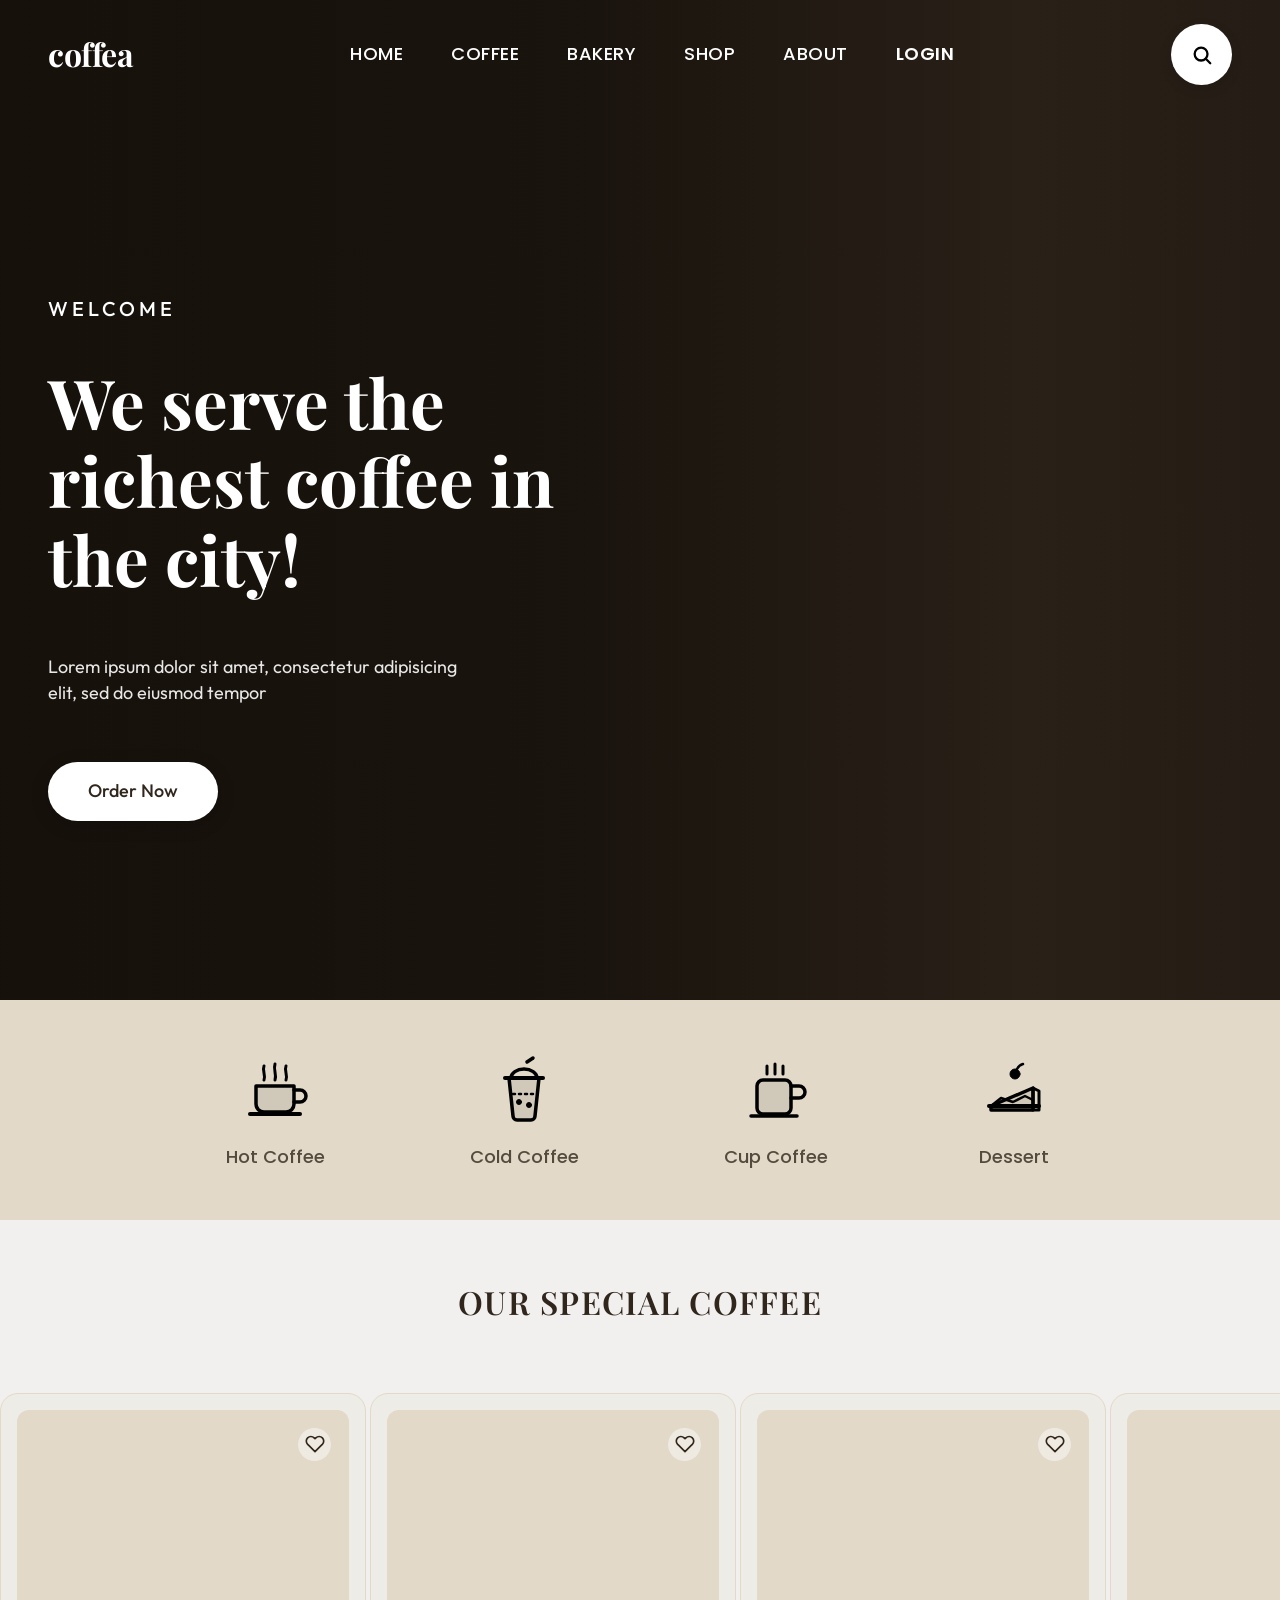
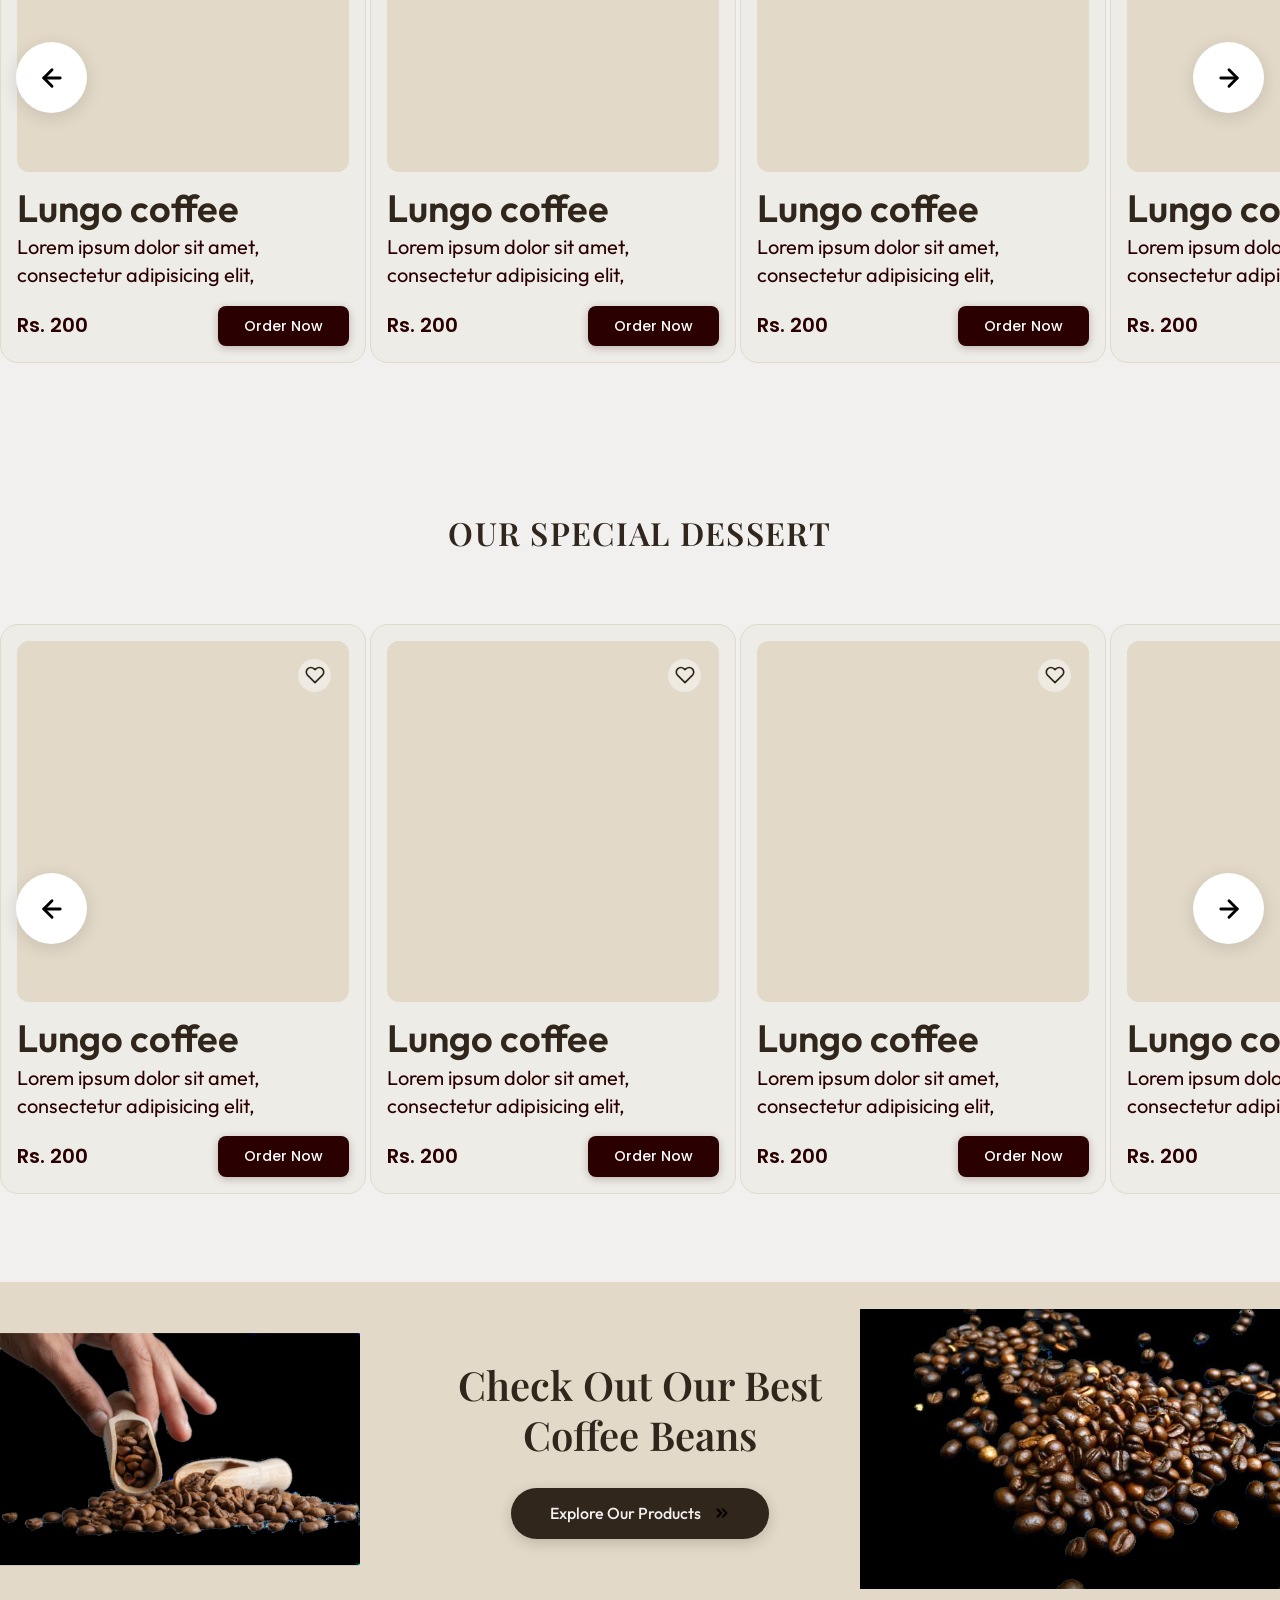
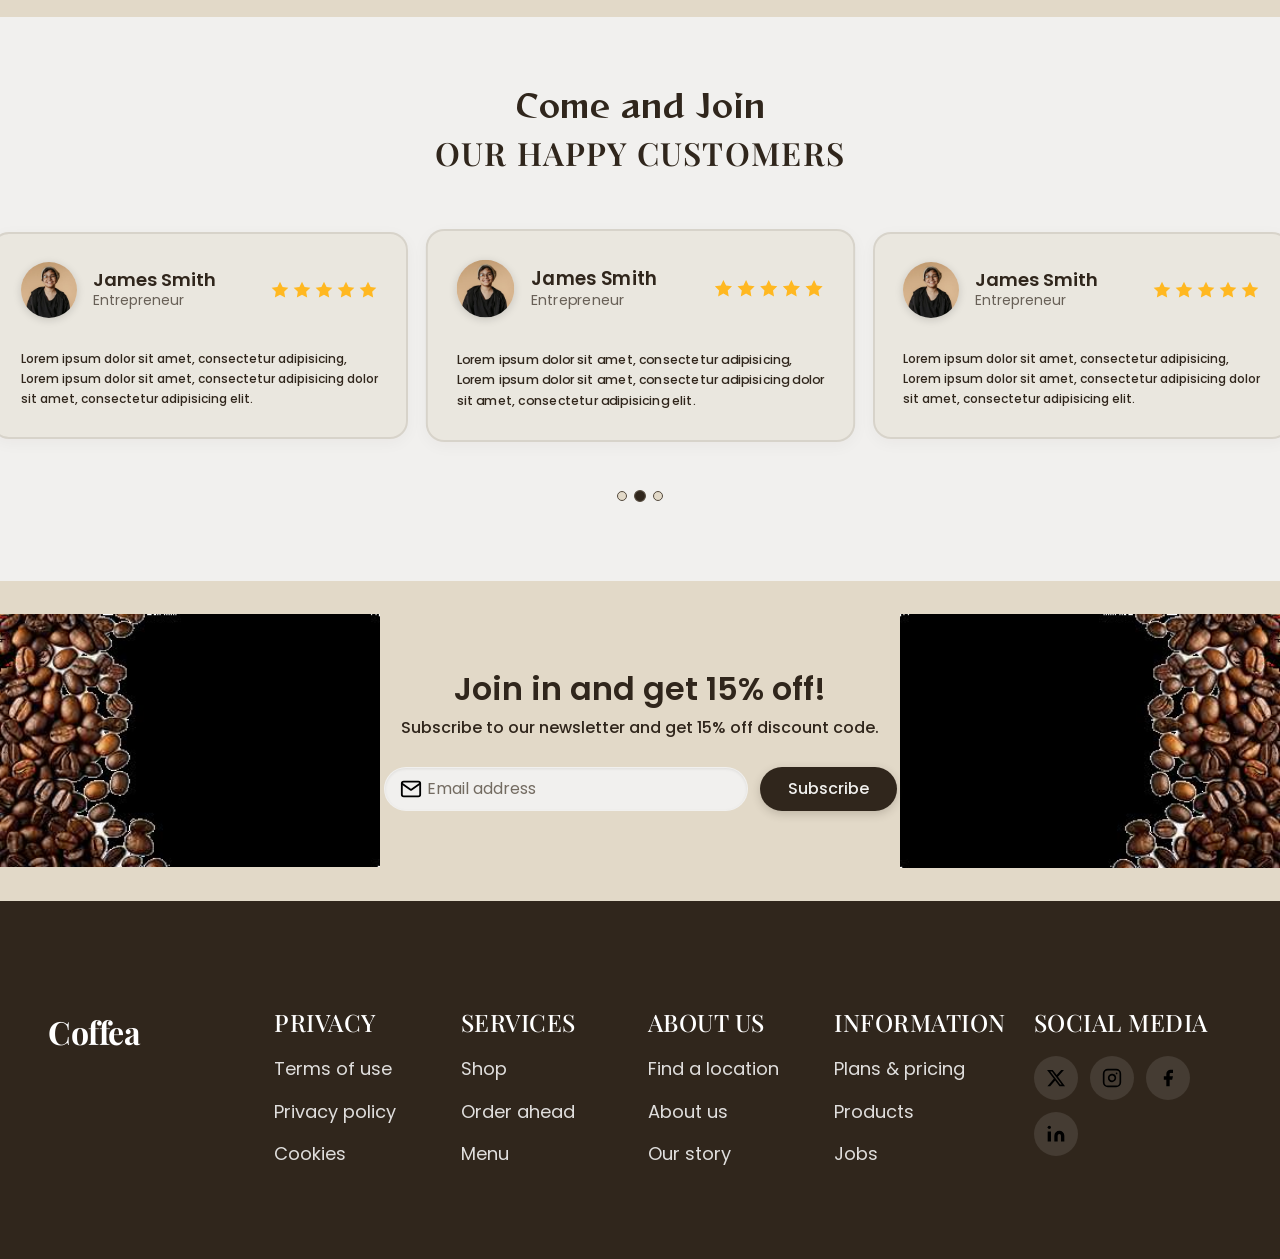
==== tp4/index.html @ b29df133 "tp4" ====
<!DOCTYPE html>
<html lang="en">
<head>
  <meta charset="UTF-8">
  <meta name="viewport" content="width=device-width, initial-scale=1.0">
  <title>Coffea — We serve the richest coffee in the city!</title>
  <meta name="description" content="Welcome to Coffea. Discover artisanal hot and cold coffees, handcrafted desserts, and premium coffee beans.">
  
  <!-- Open Graph -->
  <meta property="og:type" content="website">
  <meta property="og:title" content="Coffea — We serve the richest coffee in the city!">
  <meta property="og:description" content="Discover artisanal coffee and handcrafted desserts at Coffea.">
  <meta property="og:image" content="assets/img/hero.jpg">
  
  <!-- Favicon -->
  <link rel="icon" type="image/svg+xml" href="assets/icons/cat-cup-coffee.svg">

  <!-- Google Fonts -->
  <link rel="preconnect" href="https://fonts.googleapis.com">
  <link rel="preconnect" href="https://fonts.gstatic.com" crossorigin>
  <link href="https://fonts.googleapis.com/css2?family=Outfit:wght@400;500;600&family=Playfair+Display:wght@500;600;700&family=Poppins:wght@400;500;600&family=Reggae+One&display=swap" rel="stylesheet">

  <!-- Estilos por capas (orden importa) -->
  <link rel="stylesheet" href="css/tokens.css">
  <link rel="stylesheet" href="css/base.css">
  <link rel="stylesheet" href="css/layout.css">
  <link rel="stylesheet" href="css/components/header.css">
  <link rel="stylesheet" href="css/components/hero.css">
  <link rel="stylesheet" href="css/components/categories.css">
  <link rel="stylesheet" href="css/components/product-card.css">
  <link rel="stylesheet" href="css/components/carousel.css">
  <link rel="stylesheet" href="css/components/promo.css">
  <link rel="stylesheet" href="css/components/testimonial-card.css">
  <link rel="stylesheet" href="css/components/newsletter.css">
  <link rel="stylesheet" href="css/components/footer.css">
  <link rel="stylesheet" href="css/utilities.css">
</head>
<body>
  <a class="skip-link" href="#main">Saltar al contenido</a>

  <!-- 1. Header / Navegación -->
  <header class="header">
    <div class="container header__inner">
      <a href="/" class="header__logo" aria-label="Coffea Inicio">coffea</a>

      <nav class="header__nav" aria-label="Principal">
        <ul class="header__list">
          <li><a href="#main" class="header__link">home</a></li>
          <li><a href="#special-coffee" class="header__link">coffee</a></li>
          <li><a href="#special-dessert" class="header__link">bakery</a></li>
          <li><a href="#beans-promo" class="header__link">shop</a></li>
          <li><a href="#testimonials" class="header__link">about</a></li>
          <li><a href="#" class="header__link header__link--login" aria-disabled="true" tabindex="-1">login</a></li>
        </ul>
      </nav>

      <div class="header__actions">
        <button type="button" class="header__search" aria-label="Buscar en la tienda">
          <img src="assets/icons/search.svg" alt="" width="22" height="22">
        </button>

        <details class="header__collapse">
          <summary class="header__toggle" aria-label="Alternar menú de navegación">
            <span class="header__toggle-bar"></span>
            <span class="header__toggle-bar"></span>
            <span class="header__toggle-bar"></span>
          </summary>
          <nav class="header__dropdown" aria-label="Menú móvil">
            <a href="#main" class="header__mobile-link">Home</a>
            <a href="#special-coffee" class="header__mobile-link">Coffee</a>
            <a href="#special-dessert" class="header__mobile-link">Bakery</a>
            <a href="#beans-promo" class="header__mobile-link">Shop</a>
            <a href="#testimonials" class="header__mobile-link">About</a>
            <a href="#" class="header__mobile-link header__mobile-link--login" aria-disabled="true" tabindex="-1">Login</a>
          </nav>
        </details>
      </div>
    </div>
  </header>

  <main id="main">
    <!-- 2. Hero -->
    <section class="hero" aria-labelledby="hero-title">
      <img class="hero__bg" 
           src="assets/img/hero.jpg" 
           srcset="assets/img/hero-480.jpg 480w,
                   assets/img/hero-768.jpg 768w,
                   assets/img/hero-1440.jpg 1440w,
                   assets/img/hero-1920.jpg 1920w"
           sizes="100vw"
           alt="" 
           width="1920" height="1000" 
           fetchpriority="high"
           decoding="async">
      <div class="hero__overlay" aria-hidden="true"></div>
      
      <div class="container hero__container">
        <div class="hero__content">
          <p class="hero__eyebrow">WELCOME</p>
          <h1 id="hero-title" class="hero__title">We serve the richest coffee in the city!</h1>
          <p class="hero__desc">Lorem ipsum dolor sit amet, consectetur adipisicing elit, sed do eiusmod tempor</p>
          <a href="#special-coffee" class="hero__btn">Order Now</a>
        </div>
      </div>
    </section>

    <!-- 3. Categorías -->
    <section class="categories" aria-label="Categorías de productos">
      <div class="container">
        <ul class="categories__list">
          <li class="categories__item">
            <a href="#special-coffee" class="categories__link">
              <span class="categories__icon">
                <img src="assets/icons/cat-hot-coffee.svg" alt="" width="82" height="82">
              </span>
              <span class="categories__label">Hot Coffee</span>
            </a>
          </li>
          <li class="categories__item">
            <a href="#special-coffee" class="categories__link">
              <span class="categories__icon">
                <img src="assets/icons/cat-cold-coffee.svg" alt="" width="82" height="82">
              </span>
              <span class="categories__label">Cold Coffee</span>
            </a>
          </li>
          <li class="categories__item">
            <a href="#special-coffee" class="categories__link">
              <span class="categories__icon">
                <img src="assets/icons/cat-cup-coffee.svg" alt="" width="82" height="82">
              </span>
              <span class="categories__label">Cup Coffee</span>
            </a>
          </li>
          <li class="categories__item">
            <a href="#special-dessert" class="categories__link">
              <span class="categories__icon">
                <img src="assets/icons/cat-dessert.svg" alt="" width="82" height="82">
              </span>
              <span class="categories__label">Dessert</span>
            </a>
          </li>
        </ul>
      </div>
    </section>

    <!-- 4. Our Special Coffee -->
    <section class="products" id="special-coffee" aria-labelledby="coffee-title">
      <div class="container">
        <h2 id="coffee-title" class="section-title products__title">OUR SPECIAL COFFEE</h2>
      </div>

      <div class="carousel-wrapper">
        <a href="#coffee-card-4" class="carousel-arrow carousel-arrow--prev" aria-label="Desplazar a cafés anteriores">
          <img src="assets/icons/arrow.svg" alt="" width="28" height="28">
        </a>

        <div class="carousel-track">
          <!-- Card 1 -->
          <article class="product-card" id="coffee-card-1">
            <div class="product-card__img-wrap">
              <picture>
                <source type="image/webp" srcset="assets/img/coffee-1-334.webp 334w, assets/img/coffee-1-668.webp 668w" sizes="(min-width: 1440px) 334px, 85vw">
                <img class="product-card__img" 
                     src="assets/img/coffee-1.jpg" 
                     srcset="assets/img/coffee-1-334.jpg 334w, assets/img/coffee-1-668.jpg 668w"
                     sizes="(min-width: 1440px) 334px, 85vw"
                     alt="Taza de café Lungo caliente servida sobre plato" 
                     width="334" height="364" 
                     loading="lazy" decoding="async">
              </picture>
              <div class="product-card__fav">
                <input type="checkbox" id="fav-coffee-1" class="product-card__fav-checkbox">
                <label for="fav-coffee-1" class="product-card__fav-label" aria-label="Agregar Lungo coffee a favoritos">
                  <svg class="product-card__fav-icon" viewBox="0 0 24 24" aria-hidden="true">
                    <path stroke-linecap="round" stroke-linejoin="round" stroke-width="2" d="M20.84 4.61a5.5 5.5 0 0 0-7.78 0L12 5.67l-1.06-1.06a5.5 5.5 0 0 0-7.78 7.78l1.06 1.06L12 21.23l7.78-7.78 1.06-1.06a5.5 5.5 0 0 0 0-7.78z"/>
                  </svg>
                </label>
              </div>
            </div>
            <div class="product-card__body">
              <h3 class="product-card__title">Lungo coffee</h3>
              <p class="product-card__desc">Lorem ipsum dolor sit amet, consectetur adipisicing elit,</p>
              <div class="product-card__footer">
                <span class="product-card__price"><data value="200">Rs. 200</data></span>
                <a href="#" class="product-card__btn" aria-disabled="true" tabindex="-1">Order Now</a>
              </div>
            </div>
          </article>

          <!-- Card 2 -->
          <article class="product-card" id="coffee-card-2">
            <div class="product-card__img-wrap">
              <picture>
                <source type="image/webp" srcset="assets/img/coffee-2-334.webp 334w, assets/img/coffee-2-668.webp 668w" sizes="(min-width: 1440px) 334px, 85vw">
                <img class="product-card__img" 
                     src="assets/img/coffee-2.jpg" 
                     srcset="assets/img/coffee-2-334.jpg 334w, assets/img/coffee-2-668.jpg 668w"
                     sizes="(min-width: 1440px) 334px, 85vw"
                     alt="Café Lungo con arte latte en taza artesanal" 
                     width="334" height="364" 
                     loading="lazy" decoding="async">
              </picture>
              <div class="product-card__fav">
                <input type="checkbox" id="fav-coffee-2" class="product-card__fav-checkbox">
                <label for="fav-coffee-2" class="product-card__fav-label" aria-label="Agregar Lungo coffee a favoritos">
                  <svg class="product-card__fav-icon" viewBox="0 0 24 24" aria-hidden="true">
                    <path stroke-linecap="round" stroke-linejoin="round" stroke-width="2" d="M20.84 4.61a5.5 5.5 0 0 0-7.78 0L12 5.67l-1.06-1.06a5.5 5.5 0 0 0-7.78 7.78l1.06 1.06L12 21.23l7.78-7.78 1.06-1.06a5.5 5.5 0 0 0 0-7.78z"/>
                  </svg>
                </label>
              </div>
            </div>
            <div class="product-card__body">
              <h3 class="product-card__title">Lungo coffee</h3>
              <p class="product-card__desc">Lorem ipsum dolor sit amet, consectetur adipisicing elit,</p>
              <div class="product-card__footer">
                <span class="product-card__price"><data value="200">Rs. 200</data></span>
                <a href="#" class="product-card__btn" aria-disabled="true" tabindex="-1">Order Now</a>
              </div>
            </div>
          </article>

          <!-- Card 3 -->
          <article class="product-card" id="coffee-card-3">
            <div class="product-card__img-wrap">
              <picture>
                <source type="image/webp" srcset="assets/img/coffee-3-334.webp 334w, assets/img/coffee-3-668.webp 668w" sizes="(min-width: 1440px) 334px, 85vw">
                <img class="product-card__img" 
                     src="assets/img/coffee-3.jpg" 
                     srcset="assets/img/coffee-3-334.jpg 334w, assets/img/coffee-3-668.jpg 668w"
                     sizes="(min-width: 1440px) 334px, 85vw"
                     alt="Café espresso recién preparado con espuma cremosa" 
                     width="334" height="364" 
                     loading="lazy" decoding="async">
              </picture>
              <div class="product-card__fav">
                <input type="checkbox" id="fav-coffee-3" class="product-card__fav-checkbox">
                <label for="fav-coffee-3" class="product-card__fav-label" aria-label="Agregar Lungo coffee a favoritos">
                  <svg class="product-card__fav-icon" viewBox="0 0 24 24" aria-hidden="true">
                    <path stroke-linecap="round" stroke-linejoin="round" stroke-width="2" d="M20.84 4.61a5.5 5.5 0 0 0-7.78 0L12 5.67l-1.06-1.06a5.5 5.5 0 0 0-7.78 7.78l1.06 1.06L12 21.23l7.78-7.78 1.06-1.06a5.5 5.5 0 0 0 0-7.78z"/>
                  </svg>
                </label>
              </div>
            </div>
            <div class="product-card__body">
              <h3 class="product-card__title">Lungo coffee</h3>
              <p class="product-card__desc">Lorem ipsum dolor sit amet, consectetur adipisicing elit,</p>
              <div class="product-card__footer">
                <span class="product-card__price"><data value="200">Rs. 200</data></span>
                <a href="#" class="product-card__btn" aria-disabled="true" tabindex="-1">Order Now</a>
              </div>
            </div>
          </article>

          <!-- Card 4 -->
          <article class="product-card" id="coffee-card-4">
            <div class="product-card__img-wrap">
              <picture>
                <source type="image/webp" srcset="assets/img/coffee-4-334.webp 334w, assets/img/coffee-4-668.webp 668w" sizes="(min-width: 1440px) 334px, 85vw">
                <img class="product-card__img" 
                     src="assets/img/coffee-4.jpg" 
                     srcset="assets/img/coffee-4-334.jpg 334w, assets/img/coffee-4-668.jpg 668w"
                     sizes="(min-width: 1440px) 334px, 85vw"
                     alt="Taza de café lungo oscuro con crema dorada" 
                     width="334" height="364" 
                     loading="lazy" decoding="async">
              </picture>
              <div class="product-card__fav">
                <input type="checkbox" id="fav-coffee-4" class="product-card__fav-checkbox">
                <label for="fav-coffee-4" class="product-card__fav-label" aria-label="Agregar Lungo coffee a favoritos">
                  <svg class="product-card__fav-icon" viewBox="0 0 24 24" aria-hidden="true">
                    <path stroke-linecap="round" stroke-linejoin="round" stroke-width="2" d="M20.84 4.61a5.5 5.5 0 0 0-7.78 0L12 5.67l-1.06-1.06a5.5 5.5 0 0 0-7.78 7.78l1.06 1.06L12 21.23l7.78-7.78 1.06-1.06a5.5 5.5 0 0 0 0-7.78z"/>
                  </svg>
                </label>
              </div>
            </div>
            <div class="product-card__body">
              <h3 class="product-card__title">Lungo coffee</h3>
              <p class="product-card__desc">Lorem ipsum dolor sit amet, consectetur adipisicing elit,</p>
              <div class="product-card__footer">
                <span class="product-card__price"><data value="200">Rs. 200</data></span>
                <a href="#" class="product-card__btn" aria-disabled="true" tabindex="-1">Order Now</a>
              </div>
            </div>
          </article>
        </div>

        <a href="#coffee-card-1" class="carousel-arrow carousel-arrow--next" aria-label="Desplazar a cafés siguientes">
          <img src="assets/icons/arrow.svg" alt="" width="28" height="28">
        </a>
      </div>
    </section>

    <!-- 5. Our Special Dessert -->
    <section class="products" id="special-dessert" aria-labelledby="dessert-title">
      <div class="container">
        <h2 id="dessert-title" class="section-title products__title">OUR SPECIAL DESSERT</h2>
      </div>

      <div class="carousel-wrapper">
        <a href="#dessert-card-4" class="carousel-arrow carousel-arrow--prev" aria-label="Desplazar a postres anteriores">
          <img src="assets/icons/arrow.svg" alt="" width="28" height="28">
        </a>

        <div class="carousel-track">
          <!-- Card 1 -->
          <article class="product-card" id="dessert-card-1">
            <div class="product-card__img-wrap">
              <picture>
                <source type="image/webp" srcset="assets/img/dessert-1-334.webp 334w, assets/img/dessert-1-668.webp 668w" sizes="(min-width: 1440px) 334px, 85vw">
                <img class="product-card__img" 
                     src="assets/img/dessert-1.jpg" 
                     srcset="assets/img/dessert-1-334.jpg 334w, assets/img/dessert-1-668.jpg 668w"
                     sizes="(min-width: 1440px) 334px, 85vw"
                     alt="Delicioso postre horneado artesanal" 
                     width="334" height="364" 
                     loading="lazy" decoding="async">
              </picture>
              <div class="product-card__fav">
                <input type="checkbox" id="fav-dessert-1" class="product-card__fav-checkbox">
                <label for="fav-dessert-1" class="product-card__fav-label" aria-label="Agregar postre a favoritos">
                  <svg class="product-card__fav-icon" viewBox="0 0 24 24" aria-hidden="true">
                    <path stroke-linecap="round" stroke-linejoin="round" stroke-width="2" d="M20.84 4.61a5.5 5.5 0 0 0-7.78 0L12 5.67l-1.06-1.06a5.5 5.5 0 0 0-7.78 7.78l1.06 1.06L12 21.23l7.78-7.78 1.06-1.06a5.5 5.5 0 0 0 0-7.78z"/>
                  </svg>
                </label>
              </div>
            </div>
            <div class="product-card__body">
              <h3 class="product-card__title">Lungo coffee</h3>
              <p class="product-card__desc">Lorem ipsum dolor sit amet, consectetur adipisicing elit,</p>
              <div class="product-card__footer">
                <span class="product-card__price"><data value="200">Rs. 200</data></span>
                <a href="#" class="product-card__btn" aria-disabled="true" tabindex="-1">Order Now</a>
              </div>
            </div>
          </article>

          <!-- Card 2 -->
          <article class="product-card" id="dessert-card-2">
            <div class="product-card__img-wrap">
              <picture>
                <source type="image/webp" srcset="assets/img/dessert-2-334.webp 334w, assets/img/dessert-2-668.webp 668w" sizes="(min-width: 1440px) 334px, 85vw">
                <img class="product-card__img" 
                     src="assets/img/dessert-2.jpg" 
                     srcset="assets/img/dessert-2-334.jpg 334w, assets/img/dessert-2-668.jpg 668w"
                     sizes="(min-width: 1440px) 334px, 85vw"
                     alt="Postre de chocolate y café servido con decoración fina" 
                     width="334" height="364" 
                     loading="lazy" decoding="async">
              </picture>
              <div class="product-card__fav">
                <input type="checkbox" id="fav-dessert-2" class="product-card__fav-checkbox">
                <label for="fav-dessert-2" class="product-card__fav-label" aria-label="Agregar postre a favoritos">
                  <svg class="product-card__fav-icon" viewBox="0 0 24 24" aria-hidden="true">
                    <path stroke-linecap="round" stroke-linejoin="round" stroke-width="2" d="M20.84 4.61a5.5 5.5 0 0 0-7.78 0L12 5.67l-1.06-1.06a5.5 5.5 0 0 0-7.78 7.78l1.06 1.06L12 21.23l7.78-7.78 1.06-1.06a5.5 5.5 0 0 0 0-7.78z"/>
                  </svg>
                </label>
              </div>
            </div>
            <div class="product-card__body">
              <h3 class="product-card__title">Lungo coffee</h3>
              <p class="product-card__desc">Lorem ipsum dolor sit amet, consectetur adipisicing elit,</p>
              <div class="product-card__footer">
                <span class="product-card__price"><data value="200">Rs. 200</data></span>
                <a href="#" class="product-card__btn" aria-disabled="true" tabindex="-1">Order Now</a>
              </div>
            </div>
          </article>

          <!-- Card 3 -->
          <article class="product-card" id="dessert-card-3">
            <div class="product-card__img-wrap">
              <picture>
                <source type="image/webp" srcset="assets/img/dessert-3-334.webp 334w, assets/img/dessert-3-668.webp 668w" sizes="(min-width: 1440px) 334px, 85vw">
                <img class="product-card__img" 
                     src="assets/img/dessert-3.jpg" 
                     srcset="assets/img/dessert-3-334.jpg 334w, assets/img/dessert-3-668.jpg 668w"
                     sizes="(min-width: 1440px) 334px, 85vw"
                     alt="Repostería especial de la casa para acompañar el café" 
                     width="334" height="364" 
                     loading="lazy" decoding="async">
              </picture>
              <div class="product-card__fav">
                <input type="checkbox" id="fav-dessert-3" class="product-card__fav-checkbox">
                <label for="fav-dessert-3" class="product-card__fav-label" aria-label="Agregar postre a favoritos">
                  <svg class="product-card__fav-icon" viewBox="0 0 24 24" aria-hidden="true">
                    <path stroke-linecap="round" stroke-linejoin="round" stroke-width="2" d="M20.84 4.61a5.5 5.5 0 0 0-7.78 0L12 5.67l-1.06-1.06a5.5 5.5 0 0 0-7.78 7.78l1.06 1.06L12 21.23l7.78-7.78 1.06-1.06a5.5 5.5 0 0 0 0-7.78z"/>
                  </svg>
                </label>
              </div>
            </div>
            <div class="product-card__body">
              <h3 class="product-card__title">Lungo coffee</h3>
              <p class="product-card__desc">Lorem ipsum dolor sit amet, consectetur adipisicing elit,</p>
              <div class="product-card__footer">
                <span class="product-card__price"><data value="200">Rs. 200</data></span>
                <a href="#" class="product-card__btn" aria-disabled="true" tabindex="-1">Order Now</a>
              </div>
            </div>
          </article>

          <!-- Card 4 -->
          <article class="product-card" id="dessert-card-4">
            <div class="product-card__img-wrap">
              <picture>
                <source type="image/webp" srcset="assets/img/dessert-4-334.webp 334w, assets/img/dessert-4-668.webp 668w" sizes="(min-width: 1440px) 334px, 85vw">
                <img class="product-card__img" 
                     src="assets/img/dessert-4.jpg" 
                     srcset="assets/img/dessert-4-334.jpg 334w, assets/img/dessert-4-668.jpg 668w"
                     sizes="(min-width: 1440px) 334px, 85vw"
                     alt="Postre gourmet dulce para degustación en Coffea" 
                     width="334" height="364" 
                     loading="lazy" decoding="async">
              </picture>
              <div class="product-card__fav">
                <input type="checkbox" id="fav-dessert-4" class="product-card__fav-checkbox">
                <label for="fav-dessert-4" class="product-card__fav-label" aria-label="Agregar postre a favoritos">
                  <svg class="product-card__fav-icon" viewBox="0 0 24 24" aria-hidden="true">
                    <path stroke-linecap="round" stroke-linejoin="round" stroke-width="2" d="M20.84 4.61a5.5 5.5 0 0 0-7.78 0L12 5.67l-1.06-1.06a5.5 5.5 0 0 0-7.78 7.78l1.06 1.06L12 21.23l7.78-7.78 1.06-1.06a5.5 5.5 0 0 0 0-7.78z"/>
                  </svg>
                </label>
              </div>
            </div>
            <div class="product-card__body">
              <h3 class="product-card__title">Lungo coffee</h3>
              <p class="product-card__desc">Lorem ipsum dolor sit amet, consectetur adipisicing elit,</p>
              <div class="product-card__footer">
                <span class="product-card__price"><data value="200">Rs. 200</data></span>
                <a href="#" class="product-card__btn" aria-disabled="true" tabindex="-1">Order Now</a>
              </div>
            </div>
          </article>
        </div>

        <a href="#dessert-card-1" class="carousel-arrow carousel-arrow--next" aria-label="Desplazar a postres siguientes">
          <img src="assets/icons/arrow.svg" alt="" width="28" height="28">
        </a>
      </div>
    </section>

    <!-- 6. CTA Granos de Café -->
    <section class="promo" id="beans-promo" aria-labelledby="promo-title">
      <img src="assets/img/promo-hand.jpg" alt="" class="promo__img-left" width="520" height="335" loading="lazy" decoding="async">
      <img src="assets/img/promo-beans.jpg" alt="" class="promo__img-right" width="503" height="335" loading="lazy" decoding="async">

      <div class="container">
        <div class="promo__content">
          <h2 id="promo-title" class="promo__title">Check Out Our Best Coffee Beans</h2>
          <a href="#" class="promo__btn" aria-disabled="true" tabindex="-1">
            Explore Our Products
            <span class="promo__btn-icon">
              <img src="assets/icons/chevron.svg" alt="" width="18" height="18">
            </span>
          </a>
        </div>
      </div>
    </section>

    <!-- 7. Testimonios -->
    <section class="testimonials" id="testimonials" aria-labelledby="testimonials-title">
      <div class="container">
        <header class="testimonials__header">
          <p class="testimonials__subheading">Come and Join</p>
          <h2 id="testimonials-title" class="testimonials__title">OUR HAPPY CUSTOMERS</h2>
        </header>

        <div class="testimonials__grid">
          <figure class="testimonial-card" id="t-1">
            <figcaption class="testimonial-card__header">
              <div class="testimonial-card__author">
                <img class="testimonial-card__avatar" src="assets/img/avatar-1.jpg" alt="Foto de James Smith" width="56" height="56" loading="lazy" decoding="async">
                <div class="testimonial-card__meta">
                  <span class="testimonial-card__name">James Smith</span>
                  <span class="testimonial-card__role">Entrepreneur</span>
                </div>
              </div>
              <div class="testimonial-card__rating" role="img" aria-label="5 de 5 estrellas">
                <img src="assets/icons/star.svg" alt="" class="testimonial-card__star" width="20" height="20">
                <img src="assets/icons/star.svg" alt="" class="testimonial-card__star" width="20" height="20">
                <img src="assets/icons/star.svg" alt="" class="testimonial-card__star" width="20" height="20">
                <img src="assets/icons/star.svg" alt="" class="testimonial-card__star" width="20" height="20">
                <img src="assets/icons/star.svg" alt="" class="testimonial-card__star" width="20" height="20">
              </div>
            </figcaption>
            <blockquote class="testimonial-card__quote">
              Lorem ipsum dolor sit amet, consectetur adipisicing, Lorem ipsum dolor sit amet, consectetur adipisicing dolor sit amet, consectetur adipisicing elit.
            </blockquote>
          </figure>

          <figure class="testimonial-card testimonial-card--featured" id="t-2">
            <figcaption class="testimonial-card__header">
              <div class="testimonial-card__author">
                <img class="testimonial-card__avatar" src="assets/img/avatar-2.jpg" alt="Foto de James Smith" width="56" height="56" loading="lazy" decoding="async">
                <div class="testimonial-card__meta">
                  <span class="testimonial-card__name">James Smith</span>
                  <span class="testimonial-card__role">Entrepreneur</span>
                </div>
              </div>
              <div class="testimonial-card__rating" role="img" aria-label="5 de 5 estrellas">
                <img src="assets/icons/star.svg" alt="" class="testimonial-card__star" width="20" height="20">
                <img src="assets/icons/star.svg" alt="" class="testimonial-card__star" width="20" height="20">
                <img src="assets/icons/star.svg" alt="" class="testimonial-card__star" width="20" height="20">
                <img src="assets/icons/star.svg" alt="" class="testimonial-card__star" width="20" height="20">
                <img src="assets/icons/star.svg" alt="" class="testimonial-card__star" width="20" height="20">
              </div>
            </figcaption>
            <blockquote class="testimonial-card__quote">
              Lorem ipsum dolor sit amet, consectetur adipisicing, Lorem ipsum dolor sit amet, consectetur adipisicing dolor sit amet, consectetur adipisicing elit.
            </blockquote>
          </figure>

          <figure class="testimonial-card" id="t-3">
            <figcaption class="testimonial-card__header">
              <div class="testimonial-card__author">
                <img class="testimonial-card__avatar" src="assets/img/avatar-3.jpg" alt="Foto de James Smith" width="56" height="56" loading="lazy" decoding="async">
                <div class="testimonial-card__meta">
                  <span class="testimonial-card__name">James Smith</span>
                  <span class="testimonial-card__role">Entrepreneur</span>
                </div>
              </div>
              <div class="testimonial-card__rating" role="img" aria-label="5 de 5 estrellas">
                <img src="assets/icons/star.svg" alt="" class="testimonial-card__star" width="20" height="20">
                <img src="assets/icons/star.svg" alt="" class="testimonial-card__star" width="20" height="20">
                <img src="assets/icons/star.svg" alt="" class="testimonial-card__star" width="20" height="20">
                <img src="assets/icons/star.svg" alt="" class="testimonial-card__star" width="20" height="20">
                <img src="assets/icons/star.svg" alt="" class="testimonial-card__star" width="20" height="20">
              </div>
            </figcaption>
            <blockquote class="testimonial-card__quote">
              Lorem ipsum dolor sit amet, consectetur adipisicing, Lorem ipsum dolor sit amet, consectetur adipisicing dolor sit amet, consectetur adipisicing elit.
            </blockquote>
          </figure>
        </div>

        <div class="testimonials__pagination" aria-hidden="true">
          <a href="#t-1" class="testimonials__dot" aria-label="Ver testimonio 1"></a>
          <a href="#t-2" class="testimonials__dot testimonials__dot--active" aria-label="Ver testimonio 2"></a>
          <a href="#t-3" class="testimonials__dot" aria-label="Ver testimonio 3"></a>
        </div>
      </div>
    </section>

    <!-- 8. Newsletter -->
    <section class="newsletter" aria-labelledby="newsletter-title">
      <img src="assets/img/newsletter-beans.jpg" alt="" class="newsletter__beans-left" width="482" height="321" loading="lazy" decoding="async">
      <img src="assets/img/newsletter-beans.jpg" alt="" class="newsletter__beans-right" width="482" height="321" loading="lazy" decoding="async">

      <div class="container">
        <div class="newsletter__content">
          <h2 id="newsletter-title" class="newsletter__title">Join in and get 15% off!</h2>
          <p class="newsletter__subtitle">Subscribe to our newsletter and get 15% off discount code.</p>

          <form class="newsletter__form" name="newsletter" method="POST" data-netlify="true" netlify-honeypot="bot-field">
            <input type="hidden" name="form-name" value="newsletter">
            <p class="visually-hidden">
              <label>No completar si sos humano: <input name="bot-field"></label>
            </p>
            
            <div class="newsletter__input-wrap">
              <span class="newsletter__input-icon" aria-hidden="true">
                <img src="assets/icons/mail.svg" alt="" width="22" height="22">
              </span>
              <label for="newsletter-email" class="visually-hidden">Correo electrónico</label>
              <input type="email" id="newsletter-email" name="email" class="newsletter__input" placeholder="Email address" required autocomplete="email">
            </div>
            <button type="submit" class="newsletter__btn">Subscribe</button>
          </form>
        </div>
      </div>
    </section>
  </main>

  <!-- 9. Footer -->
  <footer class="footer">
    <div class="container">
      <div class="footer__grid">
        <div class="footer__brand">
          <a href="/" class="footer__logo" aria-label="Coffea Inicio">Coffea</a>
        </div>

        <nav class="footer__col" aria-label="Políticas y privacidad">
          <h3 class="footer__heading">PRIVACY</h3>
          <ul class="footer__list">
            <li><a href="#" class="footer__link" aria-disabled="true" tabindex="-1">Terms of use</a></li>
            <li><a href="#" class="footer__link" aria-disabled="true" tabindex="-1">Privacy policy</a></li>
            <li><a href="#" class="footer__link" aria-disabled="true" tabindex="-1">Cookies</a></li>
          </ul>
        </nav>

        <nav class="footer__col" aria-label="Servicios">
          <h3 class="footer__heading">SERVICES</h3>
          <ul class="footer__list">
            <li><a href="#" class="footer__link" aria-disabled="true" tabindex="-1">Shop</a></li>
            <li><a href="#" class="footer__link" aria-disabled="true" tabindex="-1">Order ahead</a></li>
            <li><a href="#" class="footer__link" aria-disabled="true" tabindex="-1">Menu</a></li>
          </ul>
        </nav>

        <nav class="footer__col" aria-label="Sobre Nosotros">
          <h3 class="footer__heading">ABOUT US</h3>
          <ul class="footer__list">
            <li><a href="#" class="footer__link" aria-disabled="true" tabindex="-1">Find a location</a></li>
            <li><a href="#" class="footer__link" aria-disabled="true" tabindex="-1">About us</a></li>
            <li><a href="#" class="footer__link" aria-disabled="true" tabindex="-1">Our story</a></li>
          </ul>
        </nav>

        <nav class="footer__col" aria-label="Información">
          <h3 class="footer__heading">INFORMATION</h3>
          <ul class="footer__list">
            <li><a href="#" class="footer__link" aria-disabled="true" tabindex="-1">Plans &amp; pricing</a></li>
            <li><a href="#" class="footer__link" aria-disabled="true" tabindex="-1">Products</a></li>
            <li><a href="#" class="footer__link" aria-disabled="true" tabindex="-1">Jobs</a></li>
          </ul>
        </nav>

        <div class="footer__col">
          <h3 class="footer__heading">SOCIAL MEDIA</h3>
          <ul class="footer__social-list">
            <li>
              <a href="https://twitter.com" target="_blank" rel="noopener noreferrer" class="footer__social-link" aria-label="Síguenos en X (Twitter)">
                <img src="assets/icons/social-twitter.svg" alt="" width="20" height="20">
              </a>
            </li>
            <li>
              <a href="https://instagram.com" target="_blank" rel="noopener noreferrer" class="footer__social-link" aria-label="Síguenos en Instagram">
                <img src="assets/icons/social-instagram.svg" alt="" width="20" height="20">
              </a>
            </li>
            <li>
              <a href="https://facebook.com" target="_blank" rel="noopener noreferrer" class="footer__social-link" aria-label="Síguenos en Facebook">
                <img src="assets/icons/social-facebook.svg" alt="" width="20" height="20">
              </a>
            </li>
            <li>
              <a href="https://linkedin.com" target="_blank" rel="noopener noreferrer" class="footer__social-link" aria-label="Síguenos en LinkedIn">
                <img src="assets/icons/social-linkedin.svg" alt="" width="20" height="20">
              </a>
            </li>
          </ul>
        </div>
      </div>
    </div>
  </footer>
</body>
</html>
---- tp4/css/tokens.css ----
@layer tokens {
  :root {
    /* 1. Colores (PRD Sección 4) */
    --color-espresso: #30261C;
    --color-maroon: #2A0000;
    --color-sand: #E2D9C8;
    --color-sand-20: rgba(226, 217, 200, 0.2);
    --color-sand-40: rgba(226, 217, 200, 0.4);
    --color-bg: #F1F0EE;
    --color-muted: #544A3E;
    --color-border-soft: rgba(48, 38, 28, 0.1);
    --color-text-soft: rgba(48, 38, 28, 0.7);
    --color-white: #FFFFFF;
    --color-star: #FFB821;

    /* Colores de estado y hover */
    --color-favorite: #e53935;
    --color-error: #d32f2f;
    --color-btn-hover-maroon: #420606;
    --color-btn-hover-espresso: #1f1811;
    --color-hero-btn-hover: #f7f5f2;

    /* 2. Tipografía */
    --font-display: 'Playfair Display', Georgia, serif;
    --font-body: 'Outfit', sans-serif;
    --font-ui: 'Poppins', sans-serif;
    --font-accent: 'Reggae One', cursive;

    /* 3. Escala tipográfica */
    --fs-hero: clamp(2.5rem, 1.5rem + 3.5vw, 4.5rem);
    --fs-h2: 2rem;
    --fs-cta: 2.5rem;
    --fs-card-title: 2.375rem;
    --fs-logo: 2rem;
    --fs-footer-h: 1.5rem;
    --fs-lg: 1.25rem;
    --fs-md: 1.125rem;
    --fs-base: 1rem;
    --fs-sm: 0.875rem;
    --fs-xs: 0.75rem;
    --fs-newsletter-title: 2rem;
    --fs-newsletter-title-mobile: 1.625rem;
    --fs-promo-title-mobile: 1.875rem;

    /* Interlineado */
    --lh-hero: 1.14;
    --lh-tight: 1.25;
    --lh-normal: 1.45;
    --lh-quote: 1.67;

    /* Tracking */
    --ls-welcome: 4px;
    --ls-h2: 1.28px;

    /* 4. Radios */
    --radius-pill: 100px;
    --radius-card: 18px;
    --radius-img: 12px;
    --radius-btn: 8px;
    --radius-circle: 50%;

    /* 5. Contenedor y espacios */
    --container: 1444px;

    --space-4: 0.25rem;
    --space-8: 0.5rem;
    --space-12: 0.75rem;
    --space-16: 1rem;
    --space-20: 1.25rem;
    --space-24: 1.5rem;
    --space-28: 1.75rem;
    --space-32: 2rem;
    --space-40: 2.5rem;
    --space-48: 3rem;
    --space-56: 3.5rem;
    --space-64: 4rem;

    /* 6. Transiciones */
    --transition-fast: 200ms ease;
    --transition-normal: 300ms ease;

    /* 7. Tamaños específicos de componentes */
    --size-card-w: 366px;
    --size-card-w-mobile: 85vw;
    --size-card-h: 570px;
    --size-card-img-h: 364px;
    --size-fav: 33px;
    --size-fav-icon: 20px;
    --size-fav-offset: 18px;
    --size-arrow: 71px;
    --size-search-mobile: 48px;
    --size-search-desktop: 61px;
    --size-social: 44px;
    --size-social-icon: 20px;
    --size-testimonial-max: 417px;
    --size-testimonial-featured-max: 441px;
    --size-testimonial-min-h: 207px;
    --size-testimonial-featured-min-h: 235px;
    --size-testimonial-padding: 28px;
    --size-promo-btn-w: 258px;
    --size-promo-btn-h: 51px;
    --size-newsletter-input-w: 364px;
    --size-newsletter-input-h: 44px;
    --size-newsletter-icon-offset: 26px;
    --size-hamburger-bar: 2.5px;
    --size-hamburger-bar-w: 22px;
    --size-hamburger-gap: 5px;

    /* 8. Layout específico */
    --carousel-max-w: 1476px;
    --carousel-wrapper-max-w: 1636px;
    --carousel-padding-desktop: 80px;
    --carousel-arrow-offset-xl: 10px;
    --carousel-arrow-offset-top: 35.5px;
    --hero-pt-desktop: 294px;
    --hero-content-max-w: 557px;
    --hero-desc-max-w: 431px;
    --hero-pt-mobile: calc(var(--space-64) + var(--space-48));
    --header-top-desktop: 55px;
    --header-top-mobile: var(--space-24);
    --promo-content-max-w: 460px;
    --promo-title-max-w: 372px;
    --newsletter-content-max-w: 580px;
    --newsletter-form-max-w: 540px;
    --categories-list-max-w: 845px;
    --footer-min-h: 358px;
    --footer-list-gap-xl: 16px;
  }
}
---- tp4/css/base.css ----
@layer base {
  *,
  *::before,
  *::after {
    box-sizing: border-box;
    margin: 0;
    padding: 0;
  }

  html {
    scroll-behavior: smooth;
    -webkit-text-size-adjust: 100%;
    text-size-adjust: 100%;
  }

  body {
    min-height: 100vh;
    font-family: var(--font-body);
    font-size: var(--fs-base);
    line-height: var(--lh-normal);
    color: var(--color-espresso);
    background-color: var(--color-bg);
    -webkit-font-smoothing: antialiased;
    -moz-osx-font-smoothing: grayscale;
  }

  img,
  picture {
    max-width: 100%;
    display: block;
  }

  a {
    color: inherit;
    text-decoration: none;
    transition: color var(--transition-fast), opacity var(--transition-fast);
  }

  button,
  input {
    font: inherit;
    color: inherit;
  }

  button {
    cursor: pointer;
    background: none;
    border: none;
  }

  ul,
  ol {
    list-style: none;
  }

  h1,
  h2,
  h3 {
    line-height: 1.15;
    font-weight: 600;
  }

  /* Skip Link accesible */
  .skip-link {
    position: absolute;
    top: -9999px;
    left: var(--space-16);
    z-index: 1000;
    padding: var(--space-12) var(--space-24);
    background-color: var(--color-espresso);
    color: var(--color-white);
    border-radius: var(--radius-btn);
    font-family: var(--font-ui);
    font-size: var(--fs-sm);
    font-weight: 500;
    text-decoration: underline;
  }

  .skip-link:focus-visible {
    top: var(--space-16);
    outline: 2px solid var(--color-white);
    outline-offset: 2px;
  }

  /* Foco universal */
  :focus-visible {
    outline: 2px solid var(--color-espresso);
    outline-offset: 3px;
  }

  .header :focus-visible,
  .hero :focus-visible,
  .footer :focus-visible,
  .promo__btn:focus-visible,
  .product-card__btn:focus-visible,
  .newsletter__btn:focus-visible {
    outline-color: var(--color-white);
  }

  /* Movimiento reducido */
  @media (prefers-reduced-motion: reduce) {
    *,
    *::before,
    *::after {
      transition: none !important;
      animation: none !important;
      scroll-behavior: auto !important;
    }
  }
}
---- tp4/css/layout.css ----
@layer layout {
  /* Contenedor mobile-first (PRD Sección 7) */
  .container {
    width: 100%;
    margin-inline: auto;
    padding-inline: var(--space-16);
  }

  @media (min-width: 768px) {
    .container {
      padding-inline: var(--space-32);
    }
  }

  @media (min-width: 1024px) {
    .container {
      padding-inline: var(--space-48);
    }
  }

  @media (min-width: 1440px) {
    .container {
      max-width: var(--container);
      padding-inline: 0;
    }
  }

  /* Franjas temáticas de sección */
  .bg-sand {
    background-color: var(--color-sand);
  }

  .bg-base {
    background-color: var(--color-bg);
  }

  .bg-espresso {
    background-color: var(--color-espresso);
  }

  /* Títulos de sección estándar (PRD Sección 5.4, 5.5, 5.7) */
  .section-title {
    font-family: var(--font-display);
    font-size: var(--fs-h2);
    font-weight: 600;
    text-transform: uppercase;
    letter-spacing: var(--ls-h2);
    color: var(--color-espresso);
    text-align: center;
  }
}
---- tp4/css/components/header.css ----
@layer components {
  .header {
    position: absolute;
    top: var(--header-top-mobile);
    left: 0;
    right: 0;
    z-index: 100;
    width: 100%;
  }

  @media (min-width: 1440px) {
    .header {
      top: var(--header-top-desktop);
    }
  }

  .header__inner {
    display: flex;
    align-items: center;
    justify-content: space-between;
    gap: var(--space-16);
  }

  .header__logo {
    font-family: var(--font-display);
    font-size: var(--fs-logo);
    font-weight: 700;
    color: var(--color-white);
    letter-spacing: -0.5px;
    text-transform: lowercase;
    transition: opacity var(--transition-fast);
  }

  .header__logo:hover {
    opacity: 0.85;
  }

  .header__nav {
    display: none;
  }

  @media (min-width: 1024px) {
    .header__nav {
      display: block;
    }

    .header__list {
      display: flex;
      align-items: center;
      gap: var(--space-40);
    }

    .header__link {
      font-family: var(--font-ui);
      font-size: var(--fs-md);
      font-weight: 500;
      color: var(--color-white);
      text-transform: uppercase;
      letter-spacing: 0.5px;
      padding: var(--space-8) var(--space-4);
      position: relative;
    }

    .header__link::after {
      content: "";
      position: absolute;
      bottom: 0;
      left: 0;
      width: 0%;
      height: 2px;
      background-color: var(--color-white);
      transition: width var(--transition-fast);
    }

    .header__link:hover::after {
      width: 100%;
    }

    .header__link--login {
      font-weight: 600;
    }
  }

  .header__actions {
    display: flex;
    align-items: center;
    gap: var(--space-16);
  }

  .header__search {
    width: var(--size-search-mobile);
    height: var(--size-search-mobile);
    border-radius: var(--radius-circle);
    background-color: var(--color-white);
    display: inline-flex;
    align-items: center;
    justify-content: center;
    color: var(--color-espresso);
    box-shadow: 0 4px 12px rgba(0, 0, 0, 0.15);
    transition: transform var(--transition-fast), box-shadow var(--transition-fast);
  }

  @media (min-width: 768px) {
    .header__search {
      width: var(--size-search-desktop);
      height: var(--size-search-desktop);
    }
  }

  .header__search:hover {
    transform: translateY(-2px);
    box-shadow: 0 6px 16px rgba(0, 0, 0, 0.22);
  }

  .header__search img,
  .header__search svg {
    width: 22px;
    height: 22px;
  }

  .header__collapse {
    position: relative;
  }

  @media (min-width: 1024px) {
    .header__collapse {
      display: none;
    }
  }

  .header__toggle {
    display: flex;
    flex-direction: column;
    justify-content: center;
    align-items: center;
    gap: var(--size-hamburger-gap);
    width: var(--size-search-mobile);
    height: var(--size-search-mobile);
    border-radius: var(--radius-btn);
    background-color: rgba(255, 255, 255, 0.2);
    backdrop-filter: blur(8px);
    cursor: pointer;
    list-style: none;
    transition: background-color var(--transition-fast);
  }

  .header__toggle::-webkit-details-marker {
    display: none;
  }

  .header__toggle-bar {
    width: var(--size-hamburger-bar-w);
    height: var(--size-hamburger-bar);
    background-color: var(--color-white);
    border-radius: 2px;
    transition: transform var(--transition-fast);
  }

  .header__dropdown {
    position: absolute;
    top: calc(100% + var(--space-12));
    right: 0;
    min-width: 200px;
    background-color: var(--color-espresso);
    border: 1px solid rgba(226, 217, 200, 0.25);
    border-radius: var(--radius-card);
    padding: var(--space-16);
    box-shadow: 0 12px 32px rgba(0, 0, 0, 0.4);
    display: flex;
    flex-direction: column;
    gap: var(--space-12);
  }

  .header__mobile-link {
    font-family: var(--font-ui);
    font-size: var(--fs-md);
    font-weight: 500;
    color: var(--color-white);
    text-transform: uppercase;
    padding: var(--space-8) var(--space-12);
    border-radius: var(--radius-btn);
    display: block;
  }

  .header__mobile-link:hover {
    background-color: rgba(255, 255, 255, 0.1);
  }

  .header__mobile-link--login {
    font-weight: 600;
    background-color: rgba(255, 255, 255, 0.15);
  }
}
---- tp4/css/components/hero.css ----
@layer components {
  .hero {
    position: relative;
    min-height: 640px;
    background-color: var(--color-espresso);
    overflow: hidden;
    display: flex;
    align-items: center;
  }

  @media (min-width: 1024px) {
    .hero {
      min-height: 100vh;
      max-height: 1000px;
      height: 1000px;
    }
  }

  .hero__bg {
    position: absolute;
    inset: 0;
    width: 100%;
    height: 100%;
    object-fit: cover;
    object-position: 80% center;
    z-index: 1;
  }

  @media (min-width: 1024px) {
    .hero__bg {
      object-position: right center;
    }
  }

  .hero__overlay {
    position: absolute;
    inset: 0;
    z-index: 2;
    background: linear-gradient(
      90deg,
      rgba(20, 15, 10, 0.92) 0%,
      rgba(20, 15, 10, 0.8) 45%,
      rgba(20, 15, 10, 0.25) 80%,
      rgba(20, 15, 10, 0.4) 100%
    );
  }

  @media (max-width: 767px) {
    .hero__overlay {
      background: linear-gradient(
        180deg,
        rgba(20, 15, 10, 0.75) 0%,
        rgba(20, 15, 10, 0.88) 60%,
        rgba(20, 15, 10, 0.95) 100%
      );
    }
  }

  .hero__container {
    position: relative;
    z-index: 3;
    width: 100%;
    padding-top: var(--hero-pt-mobile);
    padding-bottom: var(--space-64);
  }

  @media (min-width: 1024px) {
    .hero__container {
      padding-top: var(--hero-pt-desktop);
      padding-bottom: 0;
      height: 100%;
      display: flex;
      align-items: flex-start;
    }
  }

  .hero__content {
    max-width: var(--hero-content-max-w);
    color: var(--color-white);
    display: flex;
    flex-direction: column;
  }

  .hero__eyebrow {
    font-family: var(--font-body);
    font-size: var(--fs-lg);
    font-weight: 500;
    letter-spacing: var(--ls-welcome);
    text-transform: uppercase;
    color: var(--color-white);
    margin-bottom: var(--space-40);
  }

  @media (max-width: 767px) {
    .hero__eyebrow {
      margin-bottom: var(--space-20);
      font-size: var(--fs-base);
    }
  }

  .hero__title {
    font-family: var(--font-display);
    font-size: var(--fs-hero);
    line-height: var(--lh-hero);
    font-weight: 700;
    color: var(--color-white);
    margin-bottom: var(--space-56);
  }

  @media (max-width: 767px) {
    .hero__title {
      margin-bottom: var(--space-28);
    }
  }

  .hero__desc {
    font-family: var(--font-body);
    font-size: var(--fs-md);
    line-height: var(--lh-normal);
    font-weight: 400;
    color: rgba(255, 255, 255, 0.9);
    max-width: var(--hero-desc-max-w);
    margin-bottom: var(--space-56);
  }

  @media (max-width: 767px) {
    .hero__desc {
      margin-bottom: var(--space-32);
      font-size: var(--fs-base);
    }
  }

  .hero__btn {
    align-self: flex-start;
    display: inline-flex;
    align-items: center;
    justify-content: center;
    padding: 16px 40px;
    background-color: var(--color-white);
    color: var(--color-espresso);
    font-family: var(--font-body);
    font-size: var(--fs-md);
    font-weight: 500;
    border-radius: var(--radius-pill);
    box-shadow: 0 4px 18px rgba(0, 0, 0, 0.2);
    transition: transform var(--transition-fast), background-color var(--transition-fast), box-shadow var(--transition-fast);
  }

  .hero__btn:hover {
    transform: translateY(-2px);
    background-color: var(--color-hero-btn-hover);
    box-shadow: 0 8px 24px rgba(0, 0, 0, 0.3);
  }
}
---- tp4/css/components/categories.css ----
@layer components {
  .categories {
    background-color: var(--color-sand);
    min-height: 220px;
    display: flex;
    align-items: center;
    padding-block: var(--space-40);
  }

  @media (min-width: 1024px) {
    .categories {
      height: 220px;
      padding-block: 0;
    }
  }

  .categories__list {
    display: grid;
    grid-template-columns: repeat(2, 1fr);
    gap: var(--space-28);
    width: 100%;
    margin-inline: auto;
  }

  @media (min-width: 768px) {
    .categories__list {
      grid-template-columns: repeat(4, 1fr);
      max-width: 845px;
      display: flex;
      justify-content: space-between;
      gap: 0;
    }
  }

  .categories__item {
    display: flex;
    justify-content: center;
  }

  .categories__link {
    display: flex;
    flex-direction: column;
    align-items: center;
    gap: var(--space-12);
    color: var(--color-muted);
    transition: color var(--transition-fast), transform var(--transition-fast);
    padding: var(--space-8);
    border-radius: var(--radius-btn);
  }

  .categories__icon {
    width: 72px;
    height: 72px;
    display: flex;
    align-items: center;
    justify-content: center;
    color: currentColor;
    transition: transform var(--transition-fast);
  }

  @media (min-width: 768px) {
    .categories__icon {
      width: 82px;
      height: 82px;
    }
  }

  .categories__icon svg,
  .categories__icon img {
    width: 100%;
    height: 100%;
  }

  .categories__label {
    font-family: var(--font-ui);
    font-size: var(--fs-md);
    font-weight: 500;
    color: currentColor;
    white-space: nowrap;
  }

  /* Hover de categorías (PRD Sección 8) */
  .categories__link:hover {
    color: var(--color-espresso);
    transform: translateY(-3px);
  }

  .categories__link:hover .categories__icon {
    transform: scale(1.06);
  }
}
---- tp4/css/components/product-card.css ----
@layer components {
  .product-card {
    position: relative;
    width: min(var(--size-card-w), var(--size-card-w-mobile));
    min-height: var(--size-card-h);
    flex-shrink: 0;
    scroll-snap-align: start;
    background-color: var(--color-sand-20);
    border: 1.5px solid var(--color-sand);
    border-radius: var(--radius-card);
    padding: var(--space-16);
    display: flex;
    flex-direction: column;
    gap: var(--space-16);
    transition: transform var(--transition-normal), box-shadow var(--transition-normal);
  }

  @media (hover: hover) {
    .product-card:hover {
      box-shadow: 0 12px 30px rgba(48, 38, 28, 0.12);
      transform: translateY(-4px);
    }
  }

  .product-card__img-wrap {
    position: relative;
    width: 100%;
    aspect-ratio: 334 / 364;
    border-radius: var(--radius-img);
    overflow: hidden;
    background-color: var(--color-sand);
  }

  .product-card__img {
    width: 100%;
    height: 100%;
    object-fit: cover;
    transition: transform var(--transition-normal);
  }

  @media (hover: hover) {
    .product-card:hover .product-card__img {
      transform: scale(1.03);
    }
  }

  .product-card__fav {
    position: absolute;
    top: var(--size-fav-offset);
    right: var(--size-fav-offset);
    z-index: 5;
  }

  .product-card__fav-checkbox {
    position: absolute;
    opacity: 0;
    pointer-events: none;
  }

  .product-card__fav-label {
    display: inline-flex;
    align-items: center;
    justify-content: center;
    width: var(--size-fav);
    height: var(--size-fav);
    cursor: pointer;
    background-color: rgba(255, 255, 255, 0.45);
    backdrop-filter: blur(4px);
    border-radius: var(--radius-circle);
    transition: transform var(--transition-fast), background-color var(--transition-fast);
  }

  .product-card__fav-label:hover {
    transform: scale(1.15);
    background-color: rgba(255, 255, 255, 0.85);
  }

  .product-card__fav-checkbox:focus-visible + .product-card__fav-label {
    outline: 2px solid var(--color-espresso);
    outline-offset: 2px;
  }

  .product-card__fav-icon {
    width: var(--size-fav-icon);
    height: var(--size-fav-icon);
    stroke: var(--color-espresso);
    fill: none;
    transition: fill var(--transition-fast), stroke var(--transition-fast);
  }

  .product-card__fav-checkbox:checked + .product-card__fav-label .product-card__fav-icon {
    fill: var(--color-favorite);
    stroke: var(--color-favorite);
  }

  .product-card__body {
    display: flex;
    flex-direction: column;
    flex-grow: 1;
    justify-content: space-between;
  }

  .product-card__title {
    font-family: var(--font-body);
    font-size: var(--fs-card-title);
    font-weight: 600;
    color: var(--color-espresso);
    line-height: 1.1;
    margin-bottom: var(--space-4);
  }

  .product-card__desc {
    font-family: var(--font-body);
    font-size: var(--fs-lg);
    line-height: 1.4;
    font-weight: 400;
    color: var(--color-maroon);
    margin-bottom: var(--space-8);
  }

  .product-card__footer {
    display: flex;
    align-items: center;
    justify-content: space-between;
    margin-top: auto;
  }

  .product-card__price {
    font-family: var(--font-ui);
    font-size: var(--fs-lg);
    font-weight: 600;
    color: var(--color-maroon);
  }

  .product-card__btn {
    display: inline-flex;
    align-items: center;
    justify-content: center;
    padding: 10px 26px;
    background-color: var(--color-maroon);
    color: var(--color-white);
    font-family: var(--font-ui);
    font-size: var(--fs-sm);
    font-weight: 500;
    border-radius: var(--radius-btn);
    box-shadow: 0 2px 8px rgba(42, 0, 0, 0.25);
    transition: transform var(--transition-fast), background-color var(--transition-fast), box-shadow var(--transition-fast);
  }

  .product-card__btn:hover {
    transform: translateY(-2px);
    background-color: var(--color-btn-hover-maroon);
    box-shadow: 0 4px 12px rgba(42, 0, 0, 0.35);
  }
}
---- tp4/css/components/carousel.css ----
@layer components {
  .products {
    background-color: var(--color-bg);
    padding-block: var(--space-56);
    overflow: hidden;
  }

  @media (min-width: 1024px) {
    .products {
      padding-block: 64px 80px;
    }
  }

  .products__title {
    margin-bottom: var(--space-40);
  }

  @media (min-width: 1024px) {
    .products__title {
      margin-bottom: 64px;
    }
  }

  .carousel-wrapper {
    position: relative;
    width: 100%;
    margin-inline: auto;
  }

  @media (min-width: 1440px) {
    .carousel-wrapper {
      max-width: var(--carousel-wrapper-max-w);
    }
  }

  .carousel-track {
    display: flex;
    gap: 4px;
    overflow-x: auto;
    scroll-snap-type: x mandatory;
    scroll-behavior: smooth;
    scrollbar-width: none;
    -ms-overflow-style: none;
    padding-inline: var(--space-16);
    padding-block: var(--space-8);
  }

  .carousel-track::-webkit-scrollbar {
    display: none;
  }

  @media (min-width: 1024px) {
    .carousel-track {
      padding-inline: var(--carousel-padding-desktop);
    }
  }

  @media (min-width: 1440px) {
    .carousel-track {
      max-width: var(--carousel-max-w);
      margin-inline: auto;
      padding-inline: 0;
      justify-content: flex-start;
    }
  }

  .carousel-arrow {
    display: none;
    position: absolute;
    top: calc(50% - var(--carousel-arrow-offset-top));
    z-index: 10;
    width: var(--size-arrow);
    height: var(--size-arrow);
    border-radius: var(--radius-circle);
    background-color: var(--color-white);
    color: var(--color-espresso);
    box-shadow: 0 4px 18px rgba(0, 0, 0, 0.12);
    align-items: center;
    justify-content: center;
    transition: transform var(--transition-fast), background-color var(--transition-fast), box-shadow var(--transition-fast);
  }

  @media (min-width: 1024px) {
    .carousel-arrow {
      display: inline-flex;
    }
  }

  .carousel-arrow:hover {
    transform: scale(1.08);
    background-color: var(--color-sand);
    box-shadow: 0 6px 20px rgba(0, 0, 0, 0.18);
  }

  .carousel-arrow--prev {
    left: var(--space-16);
  }

  @media (min-width: 1440px) {
    .carousel-arrow--prev {
      left: var(--carousel-arrow-offset-xl);
    }
  }

  .carousel-arrow--prev svg,
  .carousel-arrow--prev img {
    transform: rotate(180deg);
  }

  .carousel-arrow--next {
    right: var(--space-16);
  }

  @media (min-width: 1440px) {
    .carousel-arrow--next {
      right: var(--carousel-arrow-offset-xl);
    }
  }
}
---- tp4/css/components/promo.css ----
@layer components {
  .promo {
    position: relative;
    background-color: var(--color-sand);
    min-height: 335px;
    display: flex;
    align-items: center;
    overflow: hidden;
    padding-block: var(--space-48);
  }

  @media (min-width: 1024px) {
    .promo {
      height: 335px;
      padding-block: 0;
    }
  }

  .promo__img-left {
    display: none;
    position: absolute;
    left: 0;
    top: 50%;
    transform: translateY(-50%);
    width: 320px;
    height: auto;
    max-height: 100%;
    object-fit: contain;
    pointer-events: none;
    z-index: 1;
  }

  @media (min-width: 768px) {
    .promo__img-left {
      display: block;
      width: 360px;
    }
  }

  @media (min-width: 1440px) {
    .promo__img-left {
      width: 520px;
    }
  }

  .promo__img-right {
    display: none;
    position: absolute;
    right: 0;
    top: 50%;
    transform: translateY(-50%);
    width: 340px;
    height: auto;
    max-height: 100%;
    object-fit: contain;
    pointer-events: none;
    z-index: 1;
  }

  @media (min-width: 1024px) {
    .promo__img-right {
      display: block;
      width: 420px;
    }
  }

  @media (min-width: 1440px) {
    .promo__img-right {
      width: 503px;
    }
  }

  .promo__content {
    position: relative;
    z-index: 2;
    display: flex;
    flex-direction: column;
    align-items: center;
    text-align: center;
    margin-inline: auto;
    max-width: var(--promo-content-max-w);
  }

  .promo__title {
    font-family: var(--font-display);
    font-size: var(--fs-cta);
    line-height: var(--lh-tight);
    font-weight: 600;
    color: var(--color-espresso);
    max-width: var(--promo-title-max-w);
    margin-bottom: var(--space-28);
  }

  @media (max-width: 767px) {
    .promo__title {
      font-size: var(--fs-promo-title-mobile);
      line-height: 1.25;
      margin-bottom: var(--space-20);
    }
  }

  .promo__btn {
    display: inline-flex;
    align-items: center;
    justify-content: center;
    gap: var(--space-12);
    width: var(--size-promo-btn-w);
    height: var(--size-promo-btn-h);
    border-radius: var(--radius-pill);
    background-color: var(--color-espresso);
    color: var(--color-bg);
    font-family: var(--font-body);
    font-size: var(--fs-base);
    font-weight: 500;
    box-shadow: 0 4px 14px rgba(48, 38, 28, 0.2);
    transition: transform var(--transition-fast), background-color var(--transition-fast), box-shadow var(--transition-fast);
  }

  .promo__btn:hover {
    transform: translateY(-2px);
    background-color: var(--color-btn-hover-espresso);
    box-shadow: 0 6px 18px rgba(48, 38, 28, 0.3);
  }

  .promo__btn-icon {
    display: inline-flex;
    align-items: center;
    color: var(--color-bg);
  }
}
---- tp4/css/components/testimonial-card.css ----
@layer components {
  .testimonials {
    background-color: var(--color-bg);
    padding-block: var(--space-56);
    overflow: hidden;
  }

  @media (min-width: 1024px) {
    .testimonials {
      padding-block: 64px 80px;
    }
  }

  .testimonials__header {
    text-align: center;
    margin-bottom: var(--space-48);
  }

  .testimonials__subheading {
    font-family: var(--font-accent);
    font-size: var(--fs-h2);
    font-weight: 400;
    color: var(--color-espresso);
    margin-bottom: var(--space-8);
  }

  .testimonials__title {
    font-family: var(--font-display);
    font-size: var(--fs-h2);
    font-weight: 600;
    text-transform: uppercase;
    letter-spacing: var(--ls-h2);
    color: var(--color-espresso);
  }

  .testimonials__grid {
    display: flex;
    gap: var(--space-20);
    overflow-x: auto;
    scroll-snap-type: x mandatory;
    scroll-behavior: smooth;
    scrollbar-width: none;
    -ms-overflow-style: none;
    padding-inline: var(--space-16);
    padding-block: var(--space-12);
    align-items: center;
  }

  .testimonials__grid::-webkit-scrollbar {
    display: none;
  }

  /* md: 2 cards visibles */
  @media (min-width: 768px) {
    .testimonials__grid {
      justify-content: center;
      gap: var(--space-20);
    }

    .testimonial-card {
      max-width: 340px;
    }

    .testimonial-card--featured {
      max-width: 340px;
      min-height: var(--size-testimonial-min-h);
      transform: none;
      box-shadow: 0 4px 16px rgba(48, 38, 28, 0.04);
    }
  }

  /* lg: 3 cards, central destacada */
  @media (min-width: 1024px) {
    .testimonials__grid {
      justify-content: center;
      gap: var(--space-24);
      padding-inline: 0;
      overflow-x: visible;
    }

    .testimonial-card {
      max-width: var(--size-testimonial-max);
    }

    .testimonial-card--featured {
      max-width: var(--size-testimonial-featured-max);
      min-height: var(--size-testimonial-featured-min-h);
      transform: scale(1.03);
      box-shadow: 0 8px 24px rgba(48, 38, 28, 0.08);
      z-index: 2;
    }
  }

  .testimonial-card {
    flex-shrink: 0;
    scroll-snap-align: center;
    width: 100%;
    max-width: var(--size-testimonial-max);
    min-height: var(--size-testimonial-min-h);
    background-color: var(--color-sand-40);
    border: 2px solid var(--color-border-soft);
    border-radius: var(--radius-card);
    padding: var(--size-testimonial-padding);
    display: flex;
    flex-direction: column;
    justify-content: space-between;
    box-shadow: 0 4px 16px rgba(48, 38, 28, 0.04);
    transition: transform var(--transition-normal), box-shadow var(--transition-normal);
  }

  .testimonial-card__header {
    display: flex;
    align-items: center;
    justify-content: space-between;
    gap: var(--space-16);
    margin-bottom: var(--space-16);
  }

  .testimonial-card__author {
    display: flex;
    align-items: center;
    gap: var(--space-16);
  }

  .testimonial-card__avatar {
    width: 56px;
    height: 56px;
    border-radius: var(--radius-circle);
    object-fit: cover;
    flex-shrink: 0;
    box-shadow: 0 2px 8px rgba(0, 0, 0, 0.15);
  }

  .testimonial-card__meta {
    display: flex;
    flex-direction: column;
  }

  .testimonial-card__name {
    font-family: var(--font-ui);
    font-size: var(--fs-md);
    font-weight: 600;
    color: var(--color-espresso);
    line-height: 1.2;
  }

  .testimonial-card__role {
    font-family: var(--font-ui);
    font-size: var(--fs-sm);
    color: var(--color-text-soft);
  }

  .testimonial-card__rating {
    display: flex;
    align-items: center;
    gap: 2px;
    color: var(--color-star);
  }

  .testimonial-card__star {
    width: 20px;
    height: 20px;
    fill: var(--color-star);
  }

  .testimonial-card__quote {
    font-family: var(--font-ui);
    font-size: var(--fs-xs);
    line-height: var(--lh-quote);
    font-weight: 500;
    color: var(--color-espresso);
    font-style: normal;
  }

  .testimonials__pagination {
    display: flex;
    align-items: center;
    justify-content: center;
    gap: var(--space-8);
    margin-top: var(--space-40);
  }

  .testimonials__dot {
    width: 10px;
    height: 10px;
    border-radius: var(--radius-circle);
    background-color: var(--color-sand);
    border: 1px solid var(--color-muted);
    transition: background-color var(--transition-fast), transform var(--transition-fast);
  }

  .testimonials__dot--active {
    background-color: var(--color-espresso);
    transform: scale(1.2);
  }
}
---- tp4/css/components/newsletter.css ----
@layer components {
  .newsletter {
    position: relative;
    background-color: var(--color-sand);
    min-height: 320px;
    display: flex;
    align-items: center;
    overflow: hidden;
    padding-block: var(--space-48);
  }

  @media (min-width: 1024px) {
    .newsletter {
      height: 320px;
      padding-block: 0;
    }
  }

  .newsletter__beans-left {
    display: none;
    position: absolute;
    left: 0;
    top: 50%;
    transform: translateY(-50%);
    width: 320px;
    max-height: 100%;
    object-fit: contain;
    pointer-events: none;
    z-index: 1;
  }

  @media (min-width: 768px) {
    .newsletter__beans-left {
      display: block;
      width: 380px;
    }
  }

  @media (min-width: 1440px) {
    .newsletter__beans-left {
      width: 482px;
    }
  }

  .newsletter__beans-right {
    display: none;
    position: absolute;
    right: 0;
    top: 50%;
    transform: translateY(-50%) scaleX(-1);
    width: 320px;
    max-height: 100%;
    object-fit: contain;
    pointer-events: none;
    z-index: 1;
  }

  @media (min-width: 768px) {
    .newsletter__beans-right {
      display: block;
      width: 380px;
    }
  }

  @media (min-width: 1440px) {
    .newsletter__beans-right {
      width: 482px;
    }
  }

  .newsletter__content {
    position: relative;
    z-index: 2;
    display: flex;
    flex-direction: column;
    align-items: center;
    text-align: center;
    margin-inline: auto;
    width: 100%;
    max-width: var(--newsletter-content-max-w);
  }

  .newsletter__title {
    font-family: var(--font-ui);
    font-size: var(--fs-newsletter-title);
    font-weight: 600;
    color: var(--color-espresso);
    margin-bottom: var(--space-8);
  }

  @media (max-width: 767px) {
    .newsletter__title {
      font-size: var(--fs-newsletter-title-mobile);
    }
  }

  .newsletter__subtitle {
    font-family: var(--font-ui);
    font-size: var(--fs-base);
    font-weight: 500;
    color: var(--color-espresso);
    margin-bottom: var(--space-28);
  }

  .newsletter__form {
    display: flex;
    flex-direction: column;
    gap: var(--space-12);
    width: 100%;
    max-width: var(--newsletter-form-max-w);
  }

  @media (min-width: 768px) {
    .newsletter__form {
      flex-direction: row;
      justify-content: center;
      align-items: center;
      gap: var(--space-12);
    }
  }

  .newsletter__input-wrap {
    position: relative;
    display: flex;
    align-items: center;
    width: 100%;
  }

  @media (min-width: 768px) {
    .newsletter__input-wrap {
      width: var(--size-newsletter-input-w);
    }
  }

  .newsletter__input-icon {
    position: absolute;
    left: var(--space-16);
    color: var(--color-muted);
    pointer-events: none;
    display: flex;
    align-items: center;
  }

  .newsletter__input {
    width: 100%;
    height: var(--size-newsletter-input-h);
    padding-left: calc(var(--space-16) + var(--size-newsletter-icon-offset));
    padding-right: var(--space-16);
    background-color: var(--color-bg);
    border: 1.5px solid transparent;
    border-radius: var(--radius-pill);
    font-family: var(--font-ui);
    font-size: var(--fs-base);
    color: var(--color-espresso);
    box-shadow: inset 0 1px 3px rgba(0, 0, 0, 0.08);
    transition: border-color var(--transition-fast), box-shadow var(--transition-fast);
  }

  .newsletter__input::placeholder {
    color: var(--color-muted);
    opacity: 0.8;
  }

  .newsletter__input:focus {
    border-color: var(--color-espresso);
    outline: none;
    box-shadow: 0 0 0 3px rgba(48, 38, 28, 0.15);
  }

  .newsletter__input:user-invalid,
  .newsletter__input:invalid:not(:placeholder-shown) {
    border-color: var(--color-error);
  }

  .newsletter__btn {
    display: inline-flex;
    align-items: center;
    justify-content: center;
    height: var(--size-newsletter-input-h);
    padding-inline: var(--space-28);
    border-radius: var(--radius-pill);
    background-color: var(--color-espresso);
    color: var(--color-bg);
    font-family: var(--font-ui);
    font-size: var(--fs-base);
    font-weight: 500;
    box-shadow: 0 3px 10px rgba(48, 38, 28, 0.2);
    transition: transform var(--transition-fast), background-color var(--transition-fast), box-shadow var(--transition-fast);
    flex-shrink: 0;
  }

  .newsletter__btn:hover {
    transform: translateY(-2px);
    background-color: var(--color-btn-hover-espresso);
    box-shadow: 0 5px 14px rgba(48, 38, 28, 0.3);
  }
}
---- tp4/css/components/footer.css ----
@layer components {
  .footer {
    background-color: var(--color-espresso);
    color: var(--color-white);
    padding-block: var(--space-48);
  }

  @media (min-width: 1024px) {
    .footer {
      min-height: var(--footer-min-h);
      padding-block: 64px 48px;
      display: flex;
      align-items: center;
    }
  }

  .footer__grid {
    display: grid;
    grid-template-columns: 1fr;
    gap: var(--space-40);
    width: 100%;
  }

  @media (min-width: 640px) {
    .footer__grid {
      grid-template-columns: repeat(2, 1fr);
    }
  }

  @media (min-width: 768px) {
    .footer__grid {
      grid-template-columns: repeat(3, 1fr);
    }
  }

  @media (min-width: 1200px) {
    .footer__grid {
      grid-template-columns: 1.5fr repeat(4, 1.2fr) 1.5fr;
      align-items: flex-start;
      gap: var(--space-28);
    }
  }

  .footer__brand {
    display: flex;
    flex-direction: column;
  }

  .footer__logo {
    font-family: var(--font-display);
    font-size: var(--fs-logo);
    font-weight: 700;
    color: var(--color-white);
    text-transform: capitalize;
    letter-spacing: -0.5px;
    margin-bottom: var(--space-16);
  }

  .footer__heading {
    font-family: var(--font-display);
    font-size: var(--fs-footer-h);
    font-weight: 500;
    text-transform: uppercase;
    color: var(--color-white);
    margin-bottom: var(--space-20);
    letter-spacing: 0.5px;
  }

  .footer__list {
    display: flex;
    flex-direction: column;
    gap: var(--space-12);
  }

  @media (min-width: 1200px) {
    .footer__list {
      gap: var(--footer-list-gap-xl);
    }
  }

  .footer__link {
    font-family: var(--font-ui);
    font-size: var(--fs-md);
    font-weight: 400;
    color: rgba(255, 255, 255, 0.85);
    transition: color var(--transition-fast), transform var(--transition-fast);
    display: inline-block;
  }

  .footer__link:hover {
    color: var(--color-white);
    transform: translateX(3px);
  }

  .footer__social-list {
    display: flex;
    align-items: center;
    gap: var(--space-12);
    flex-wrap: wrap;
  }

  .footer__social-link {
    display: inline-flex;
    align-items: center;
    justify-content: center;
    width: var(--size-social);
    height: var(--size-social);
    border-radius: var(--radius-circle);
    background-color: rgba(255, 255, 255, 0.1);
    color: var(--color-white);
    transition: transform var(--transition-fast), background-color var(--transition-fast);
  }

  .footer__social-link:hover {
    transform: translateY(-3px);
    background-color: rgba(255, 255, 255, 0.25);
  }

  .footer__social-link svg,
  .footer__social-link img {
    width: var(--size-social-icon);
    height: var(--size-social-icon);
  }
}
---- tp4/css/utilities.css ----
@layer utilities {
  /* Ocultamiento accesible para lectores de pantalla */
  .visually-hidden,
  .sr-only {
    position: absolute !important;
    width: 1px !important;
    height: 1px !important;
    padding: 0 !important;
    margin: -1px !important;
    overflow: hidden !important;
    clip: rect(0, 0, 0, 0) !important;
    white-space: nowrap !important;
    border: 0 !important;
  }

  /* Truncamiento de texto seguro */
  .text-truncate {
    overflow: hidden;
    text-overflow: ellipsis;
    white-space: nowrap;
  }
}
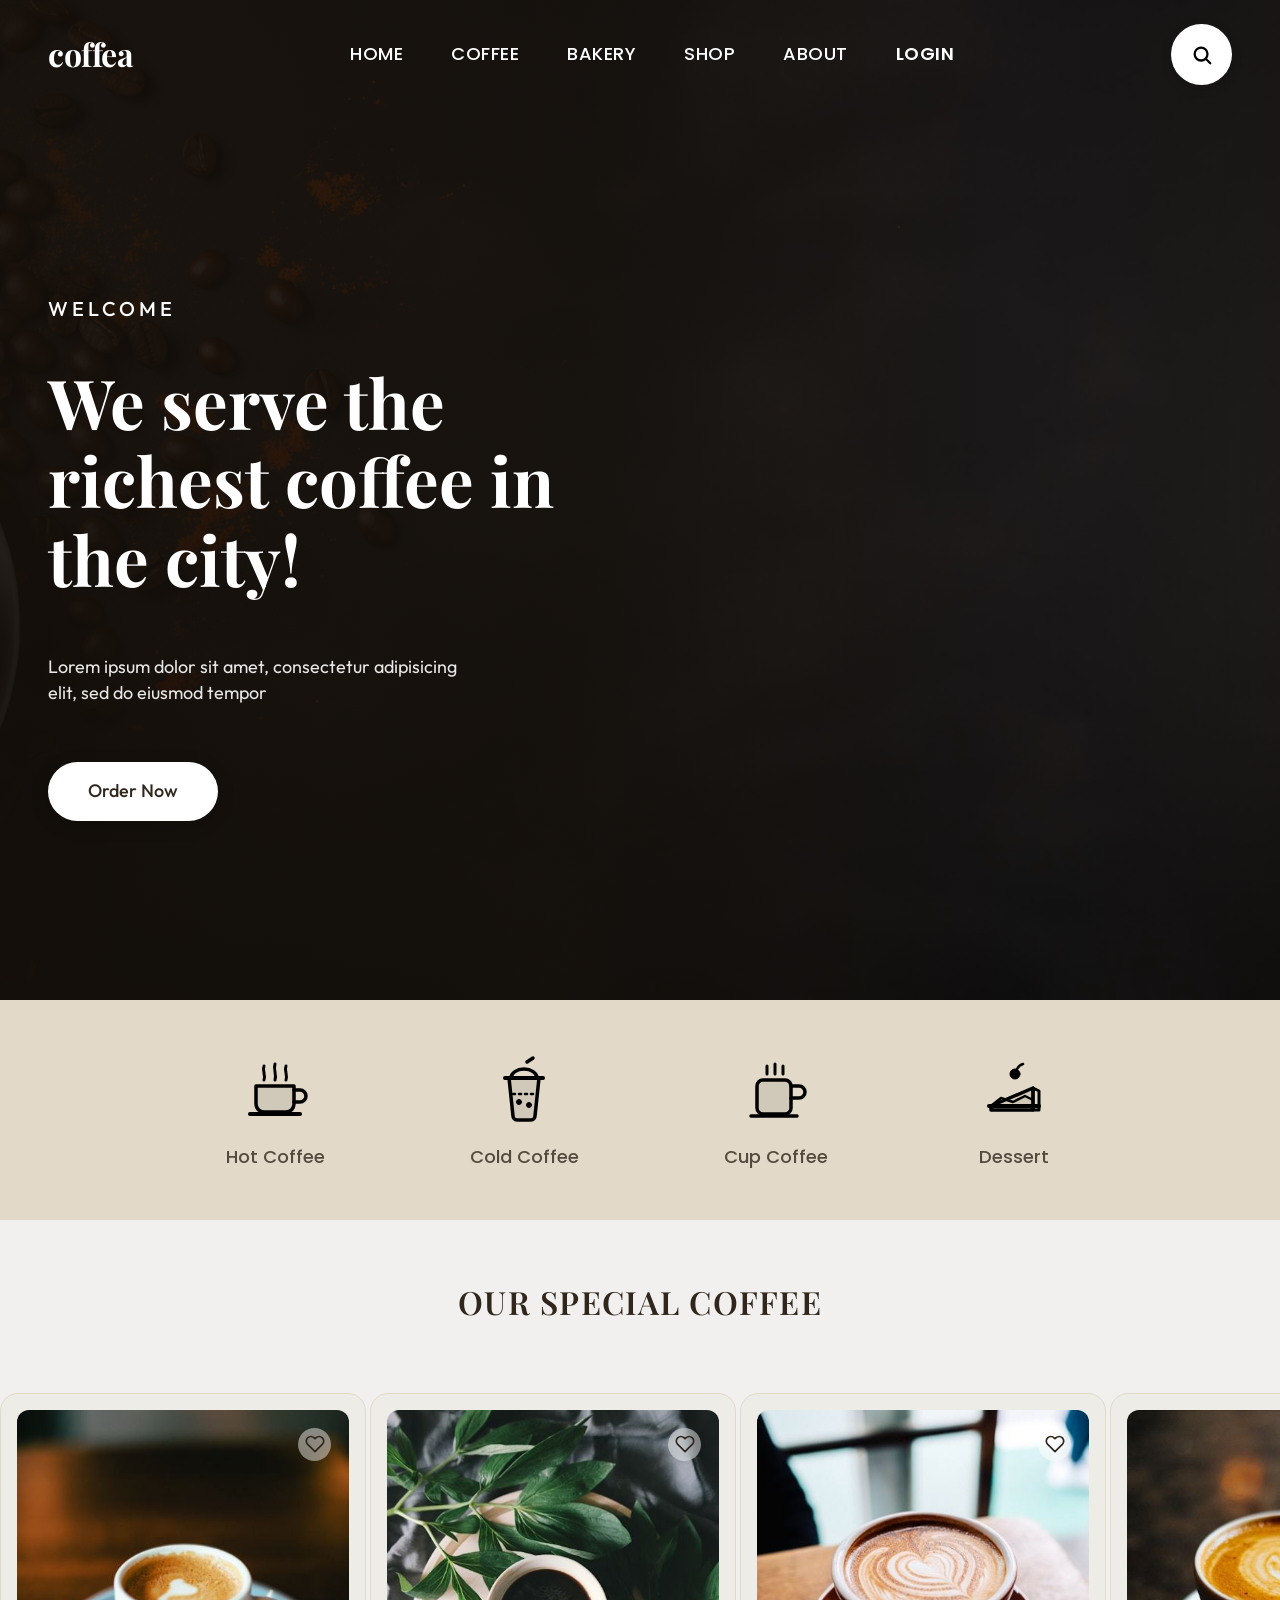
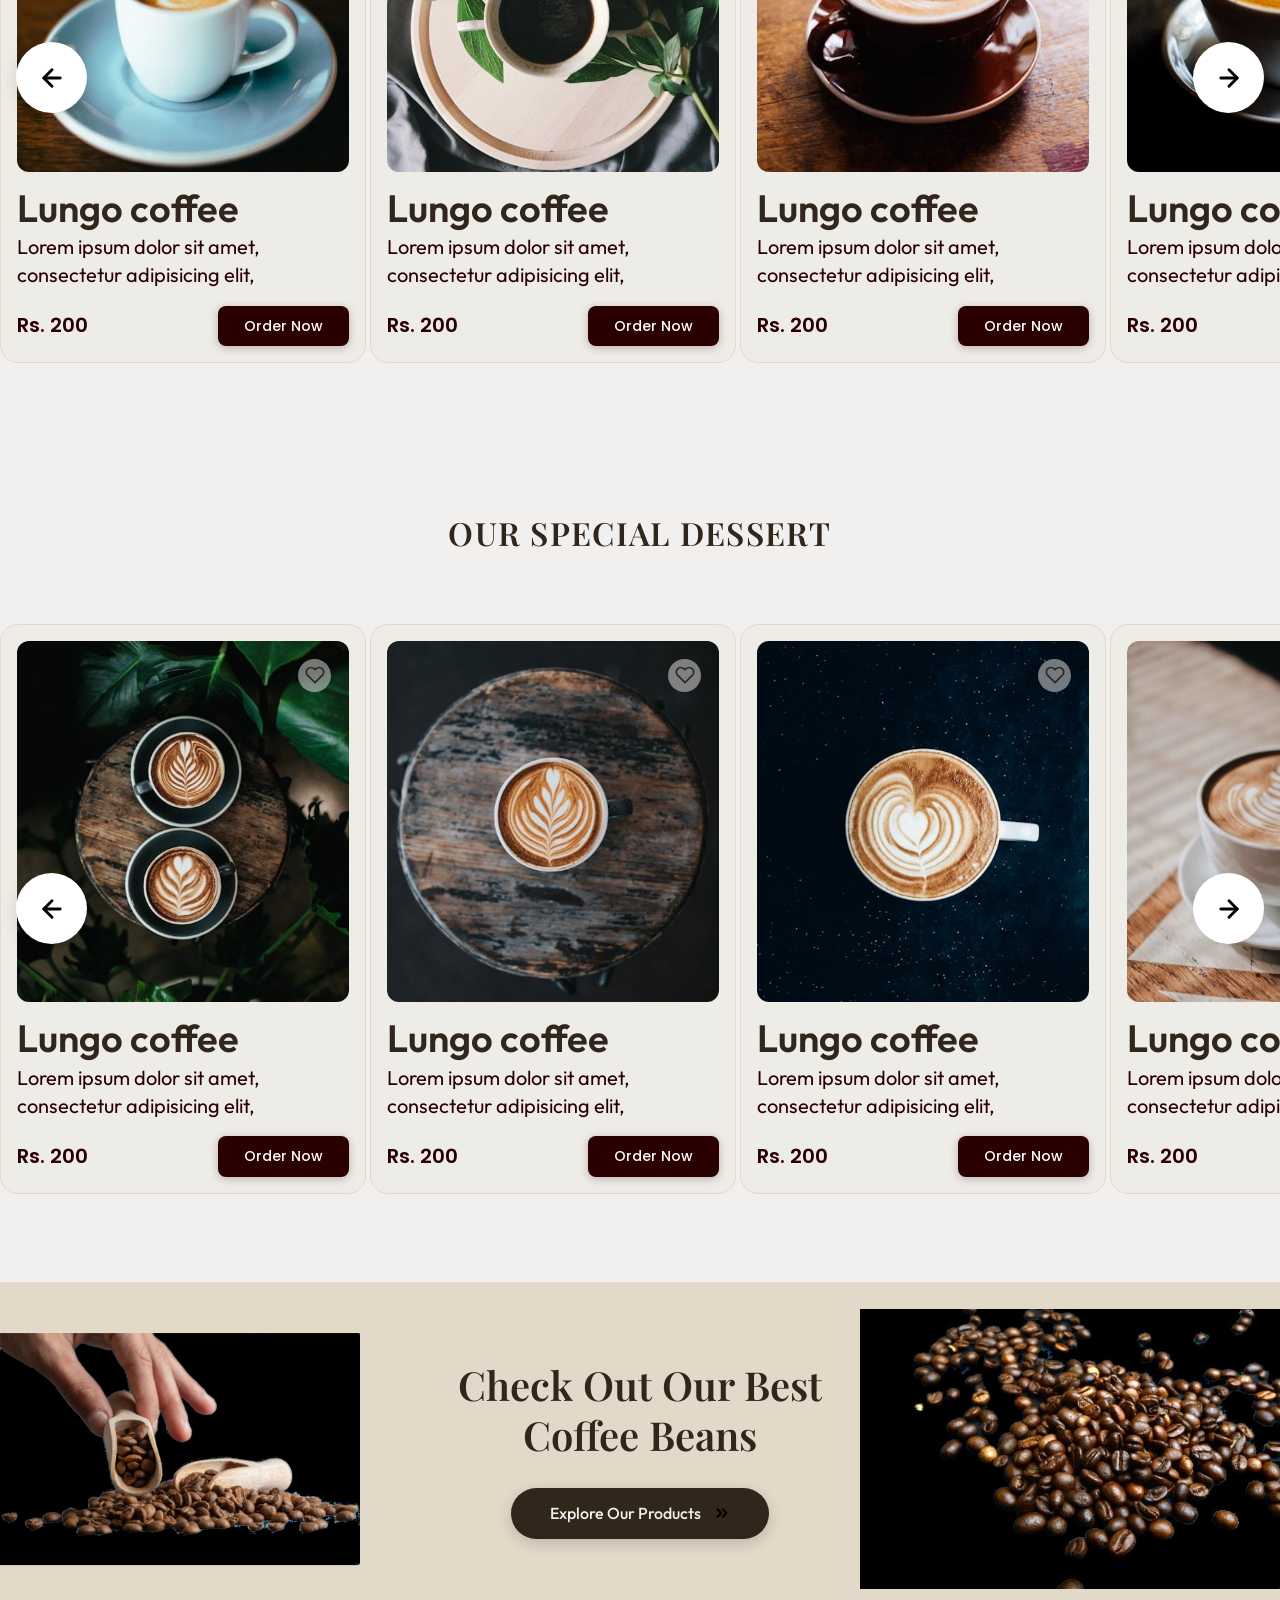
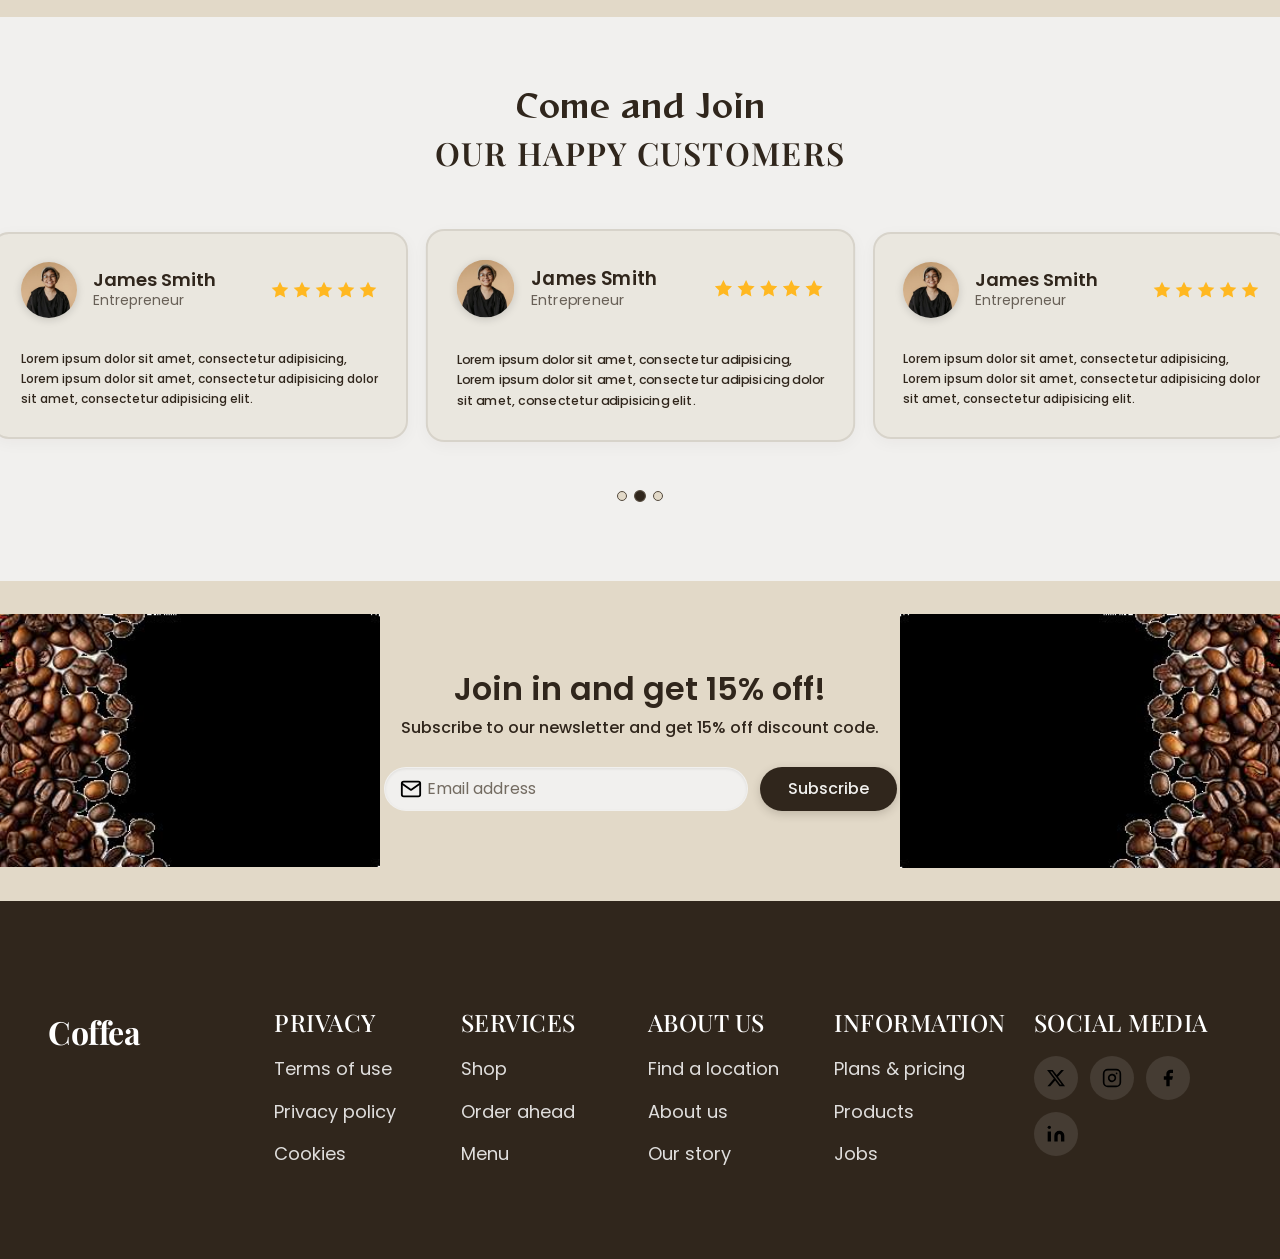
==== commit 539f9bd6: "las imágenes ya funcionan" ====
--- a/tp4/index.html
+++ b/tp4/index.html
@@ -1,5 +1,5 @@
 <!DOCTYPE html>
-<html lang="en">
+<html lang="es">
 <head>
   <meta charset="UTF-8">
   <meta name="viewport" content="width=device-width, initial-scale=1.0">
@@ -83,11 +83,6 @@
     <section class="hero" aria-labelledby="hero-title">
       <img class="hero__bg" 
            src="assets/img/hero.jpg" 
-           srcset="assets/img/hero-480.jpg 480w,
-                   assets/img/hero-768.jpg 768w,
-                   assets/img/hero-1440.jpg 1440w,
-                   assets/img/hero-1920.jpg 1920w"
-           sizes="100vw"
            alt="" 
            width="1920" height="1000" 
            fetchpriority="high"
@@ -159,16 +154,11 @@
           <!-- Card 1 -->
           <article class="product-card" id="coffee-card-1">
             <div class="product-card__img-wrap">
-              <picture>
-                <source type="image/webp" srcset="assets/img/coffee-1-334.webp 334w, assets/img/coffee-1-668.webp 668w" sizes="(min-width: 1440px) 334px, 85vw">
-                <img class="product-card__img" 
-                     src="assets/img/coffee-1.jpg" 
-                     srcset="assets/img/coffee-1-334.jpg 334w, assets/img/coffee-1-668.jpg 668w"
-                     sizes="(min-width: 1440px) 334px, 85vw"
-                     alt="Taza de café Lungo caliente servida sobre plato" 
-                     width="334" height="364" 
-                     loading="lazy" decoding="async">
-              </picture>
+              <img class="product-card__img" 
+                   src="assets/img/coffee-1.jpg" 
+                   alt="Taza de café Lungo caliente servida sobre plato" 
+                   width="334" height="364" 
+                   loading="lazy" decoding="async">
               <div class="product-card__fav">
                 <input type="checkbox" id="fav-coffee-1" class="product-card__fav-checkbox">
                 <label for="fav-coffee-1" class="product-card__fav-label" aria-label="Agregar Lungo coffee a favoritos">
@@ -191,16 +181,11 @@
           <!-- Card 2 -->
           <article class="product-card" id="coffee-card-2">
             <div class="product-card__img-wrap">
-              <picture>
-                <source type="image/webp" srcset="assets/img/coffee-2-334.webp 334w, assets/img/coffee-2-668.webp 668w" sizes="(min-width: 1440px) 334px, 85vw">
-                <img class="product-card__img" 
-                     src="assets/img/coffee-2.jpg" 
-                     srcset="assets/img/coffee-2-334.jpg 334w, assets/img/coffee-2-668.jpg 668w"
-                     sizes="(min-width: 1440px) 334px, 85vw"
-                     alt="Café Lungo con arte latte en taza artesanal" 
-                     width="334" height="364" 
-                     loading="lazy" decoding="async">
-              </picture>
+              <img class="product-card__img" 
+                   src="assets/img/coffee-2.jpg" 
+                   alt="Café Lungo con arte latte en taza artesanal" 
+                   width="334" height="364" 
+                   loading="lazy" decoding="async">
               <div class="product-card__fav">
                 <input type="checkbox" id="fav-coffee-2" class="product-card__fav-checkbox">
                 <label for="fav-coffee-2" class="product-card__fav-label" aria-label="Agregar Lungo coffee a favoritos">
@@ -223,16 +208,11 @@
           <!-- Card 3 -->
           <article class="product-card" id="coffee-card-3">
             <div class="product-card__img-wrap">
-              <picture>
-                <source type="image/webp" srcset="assets/img/coffee-3-334.webp 334w, assets/img/coffee-3-668.webp 668w" sizes="(min-width: 1440px) 334px, 85vw">
-                <img class="product-card__img" 
-                     src="assets/img/coffee-3.jpg" 
-                     srcset="assets/img/coffee-3-334.jpg 334w, assets/img/coffee-3-668.jpg 668w"
-                     sizes="(min-width: 1440px) 334px, 85vw"
-                     alt="Café espresso recién preparado con espuma cremosa" 
-                     width="334" height="364" 
-                     loading="lazy" decoding="async">
-              </picture>
+              <img class="product-card__img" 
+                   src="assets/img/coffee-3.jpg" 
+                   alt="Café espresso recién preparado con espuma cremosa" 
+                   width="334" height="364" 
+                   loading="lazy" decoding="async">
               <div class="product-card__fav">
                 <input type="checkbox" id="fav-coffee-3" class="product-card__fav-checkbox">
                 <label for="fav-coffee-3" class="product-card__fav-label" aria-label="Agregar Lungo coffee a favoritos">
@@ -255,16 +235,11 @@
           <!-- Card 4 -->
           <article class="product-card" id="coffee-card-4">
             <div class="product-card__img-wrap">
-              <picture>
-                <source type="image/webp" srcset="assets/img/coffee-4-334.webp 334w, assets/img/coffee-4-668.webp 668w" sizes="(min-width: 1440px) 334px, 85vw">
-                <img class="product-card__img" 
-                     src="assets/img/coffee-4.jpg" 
-                     srcset="assets/img/coffee-4-334.jpg 334w, assets/img/coffee-4-668.jpg 668w"
-                     sizes="(min-width: 1440px) 334px, 85vw"
-                     alt="Taza de café lungo oscuro con crema dorada" 
-                     width="334" height="364" 
-                     loading="lazy" decoding="async">
-              </picture>
+              <img class="product-card__img" 
+                   src="assets/img/coffee-4.jpg" 
+                   alt="Taza de café lungo oscuro con crema dorada" 
+                   width="334" height="364" 
+                   loading="lazy" decoding="async">
               <div class="product-card__fav">
                 <input type="checkbox" id="fav-coffee-4" class="product-card__fav-checkbox">
                 <label for="fav-coffee-4" class="product-card__fav-label" aria-label="Agregar Lungo coffee a favoritos">
@@ -306,16 +281,11 @@
           <!-- Card 1 -->
           <article class="product-card" id="dessert-card-1">
             <div class="product-card__img-wrap">
-              <picture>
-                <source type="image/webp" srcset="assets/img/dessert-1-334.webp 334w, assets/img/dessert-1-668.webp 668w" sizes="(min-width: 1440px) 334px, 85vw">
-                <img class="product-card__img" 
-                     src="assets/img/dessert-1.jpg" 
-                     srcset="assets/img/dessert-1-334.jpg 334w, assets/img/dessert-1-668.jpg 668w"
-                     sizes="(min-width: 1440px) 334px, 85vw"
-                     alt="Delicioso postre horneado artesanal" 
-                     width="334" height="364" 
-                     loading="lazy" decoding="async">
-              </picture>
+              <img class="product-card__img" 
+                   src="assets/img/dessert-1.jpg" 
+                   alt="Delicioso postre horneado artesanal" 
+                   width="334" height="364" 
+                   loading="lazy" decoding="async">
               <div class="product-card__fav">
                 <input type="checkbox" id="fav-dessert-1" class="product-card__fav-checkbox">
                 <label for="fav-dessert-1" class="product-card__fav-label" aria-label="Agregar postre a favoritos">
@@ -338,16 +308,11 @@
           <!-- Card 2 -->
           <article class="product-card" id="dessert-card-2">
             <div class="product-card__img-wrap">
-              <picture>
-                <source type="image/webp" srcset="assets/img/dessert-2-334.webp 334w, assets/img/dessert-2-668.webp 668w" sizes="(min-width: 1440px) 334px, 85vw">
-                <img class="product-card__img" 
-                     src="assets/img/dessert-2.jpg" 
-                     srcset="assets/img/dessert-2-334.jpg 334w, assets/img/dessert-2-668.jpg 668w"
-                     sizes="(min-width: 1440px) 334px, 85vw"
-                     alt="Postre de chocolate y café servido con decoración fina" 
-                     width="334" height="364" 
-                     loading="lazy" decoding="async">
-              </picture>
+              <img class="product-card__img" 
+                   src="assets/img/dessert-2.jpg" 
+                   alt="Postre de chocolate y café servido con decoración fina" 
+                   width="334" height="364" 
+                   loading="lazy" decoding="async">
               <div class="product-card__fav">
                 <input type="checkbox" id="fav-dessert-2" class="product-card__fav-checkbox">
                 <label for="fav-dessert-2" class="product-card__fav-label" aria-label="Agregar postre a favoritos">
@@ -370,16 +335,11 @@
           <!-- Card 3 -->
           <article class="product-card" id="dessert-card-3">
             <div class="product-card__img-wrap">
-              <picture>
-                <source type="image/webp" srcset="assets/img/dessert-3-334.webp 334w, assets/img/dessert-3-668.webp 668w" sizes="(min-width: 1440px) 334px, 85vw">
-                <img class="product-card__img" 
-                     src="assets/img/dessert-3.jpg" 
-                     srcset="assets/img/dessert-3-334.jpg 334w, assets/img/dessert-3-668.jpg 668w"
-                     sizes="(min-width: 1440px) 334px, 85vw"
-                     alt="Repostería especial de la casa para acompañar el café" 
-                     width="334" height="364" 
-                     loading="lazy" decoding="async">
-              </picture>
+              <img class="product-card__img" 
+                   src="assets/img/dessert-3.jpg" 
+                   alt="Repostería especial de la casa para acompañar el café" 
+                   width="334" height="364" 
+                   loading="lazy" decoding="async">
               <div class="product-card__fav">
                 <input type="checkbox" id="fav-dessert-3" class="product-card__fav-checkbox">
                 <label for="fav-dessert-3" class="product-card__fav-label" aria-label="Agregar postre a favoritos">
@@ -402,16 +362,11 @@
           <!-- Card 4 -->
           <article class="product-card" id="dessert-card-4">
             <div class="product-card__img-wrap">
-              <picture>
-                <source type="image/webp" srcset="assets/img/dessert-4-334.webp 334w, assets/img/dessert-4-668.webp 668w" sizes="(min-width: 1440px) 334px, 85vw">
-                <img class="product-card__img" 
-                     src="assets/img/dessert-4.jpg" 
-                     srcset="assets/img/dessert-4-334.jpg 334w, assets/img/dessert-4-668.jpg 668w"
-                     sizes="(min-width: 1440px) 334px, 85vw"
-                     alt="Postre gourmet dulce para degustación en Coffea" 
-                     width="334" height="364" 
-                     loading="lazy" decoding="async">
-              </picture>
+              <img class="product-card__img" 
+                   src="assets/img/dessert-4.jpg" 
+                   alt="Postre gourmet dulce para degustación en Coffea" 
+                   width="334" height="364" 
+                   loading="lazy" decoding="async">
               <div class="product-card__fav">
                 <input type="checkbox" id="fav-dessert-4" class="product-card__fav-checkbox">
                 <label for="fav-dessert-4" class="product-card__fav-label" aria-label="Agregar postre a favoritos">
